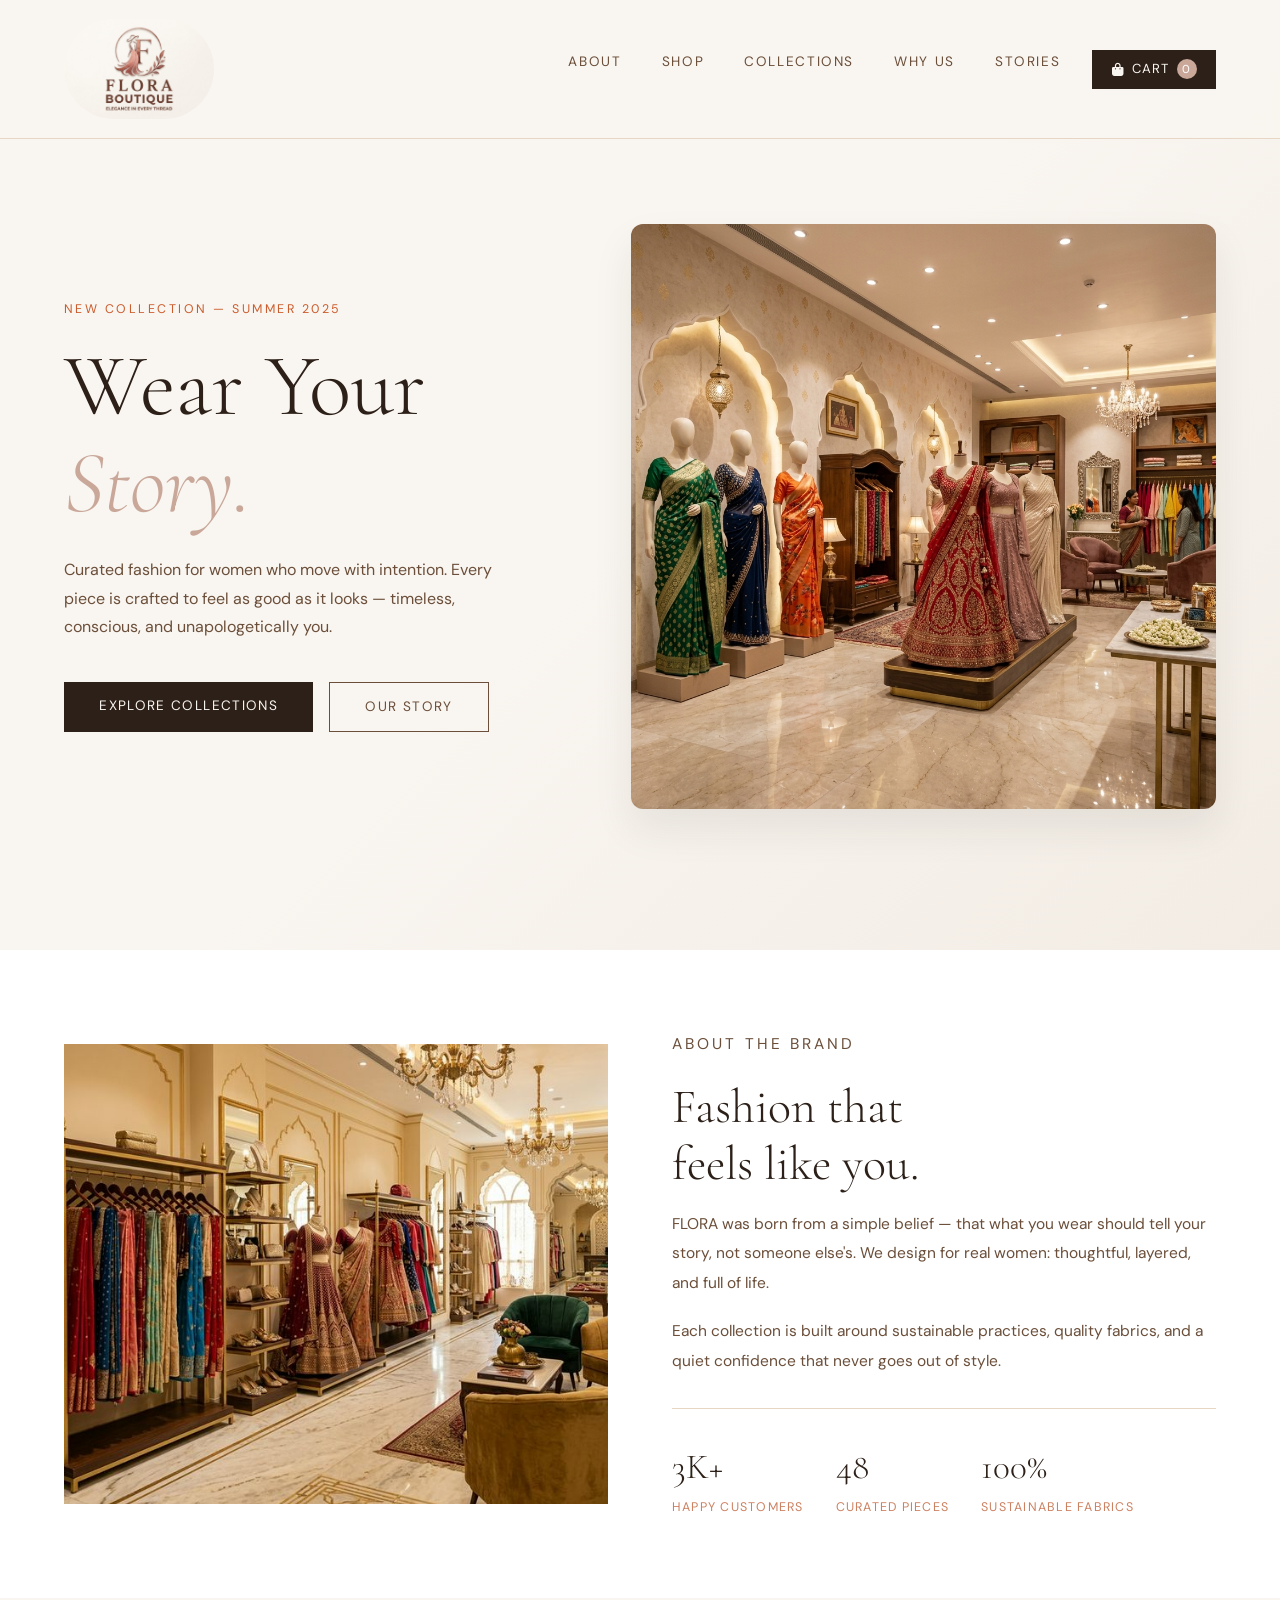
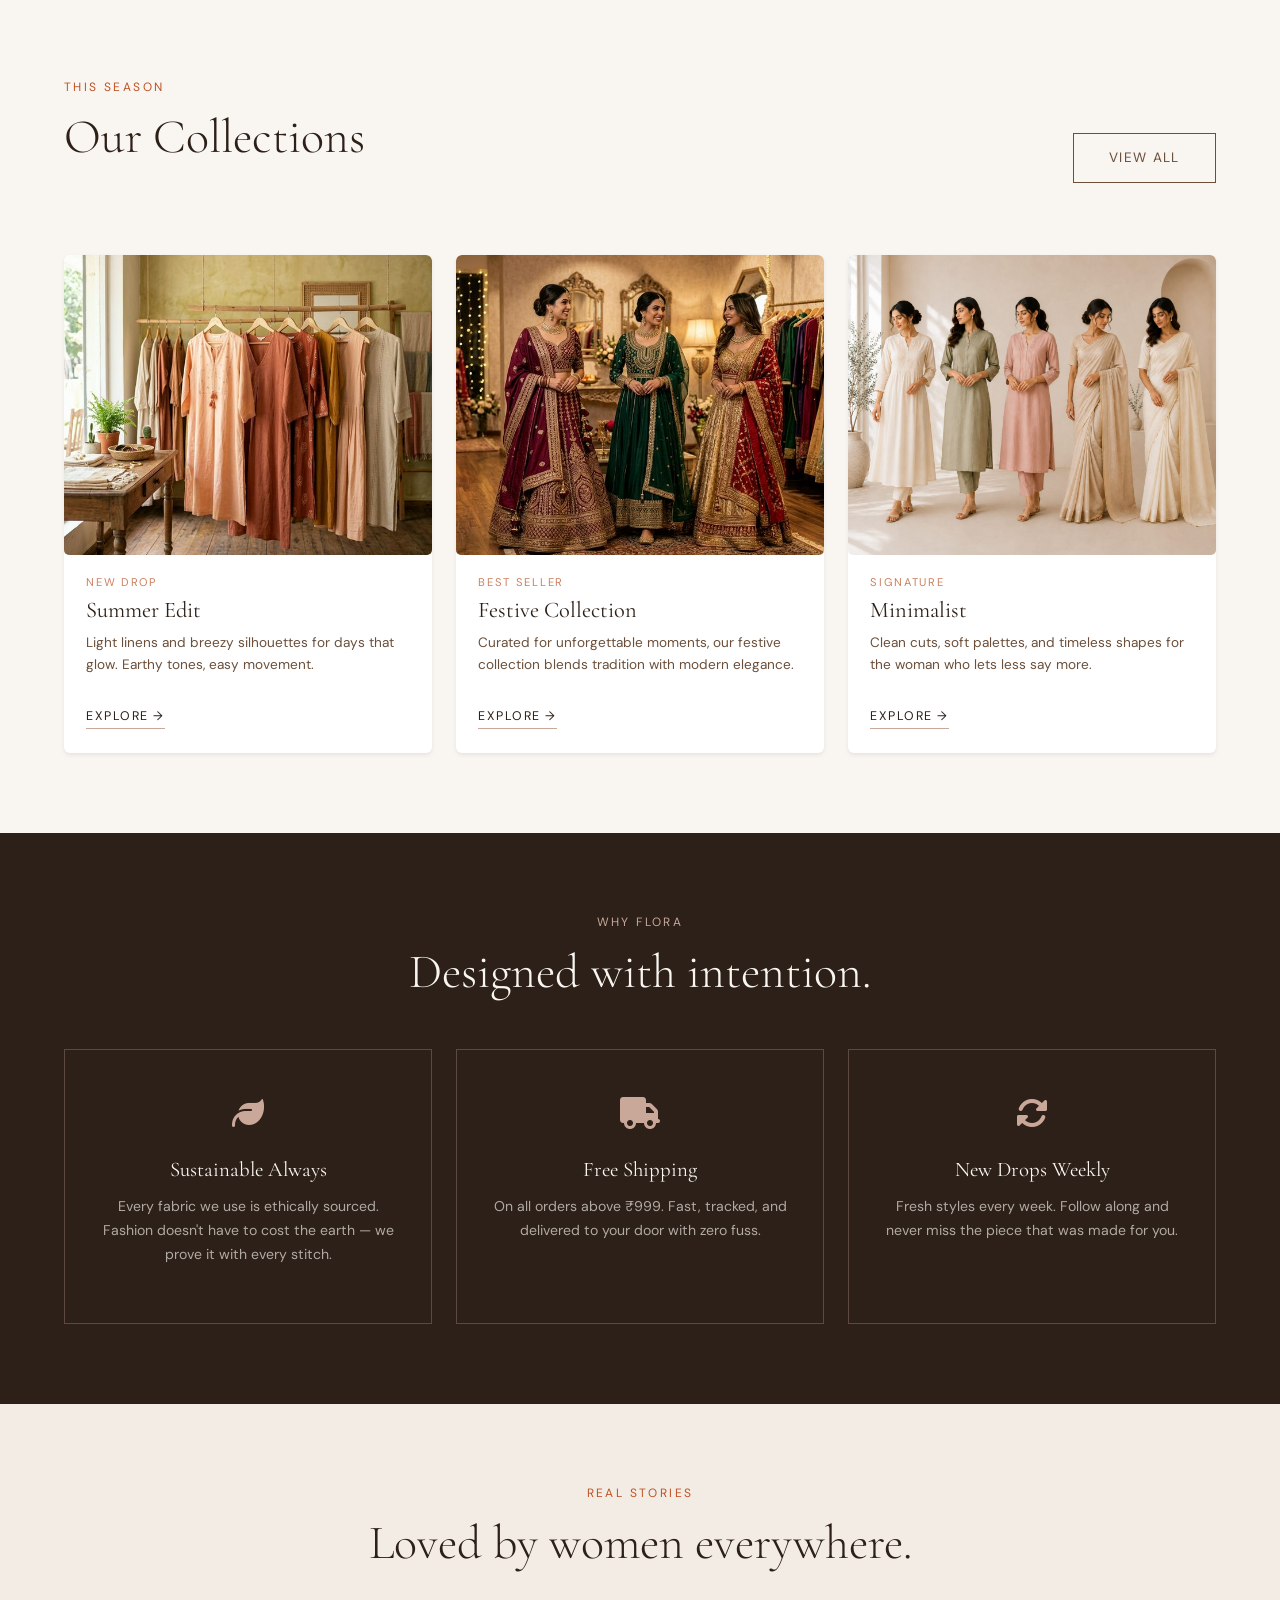
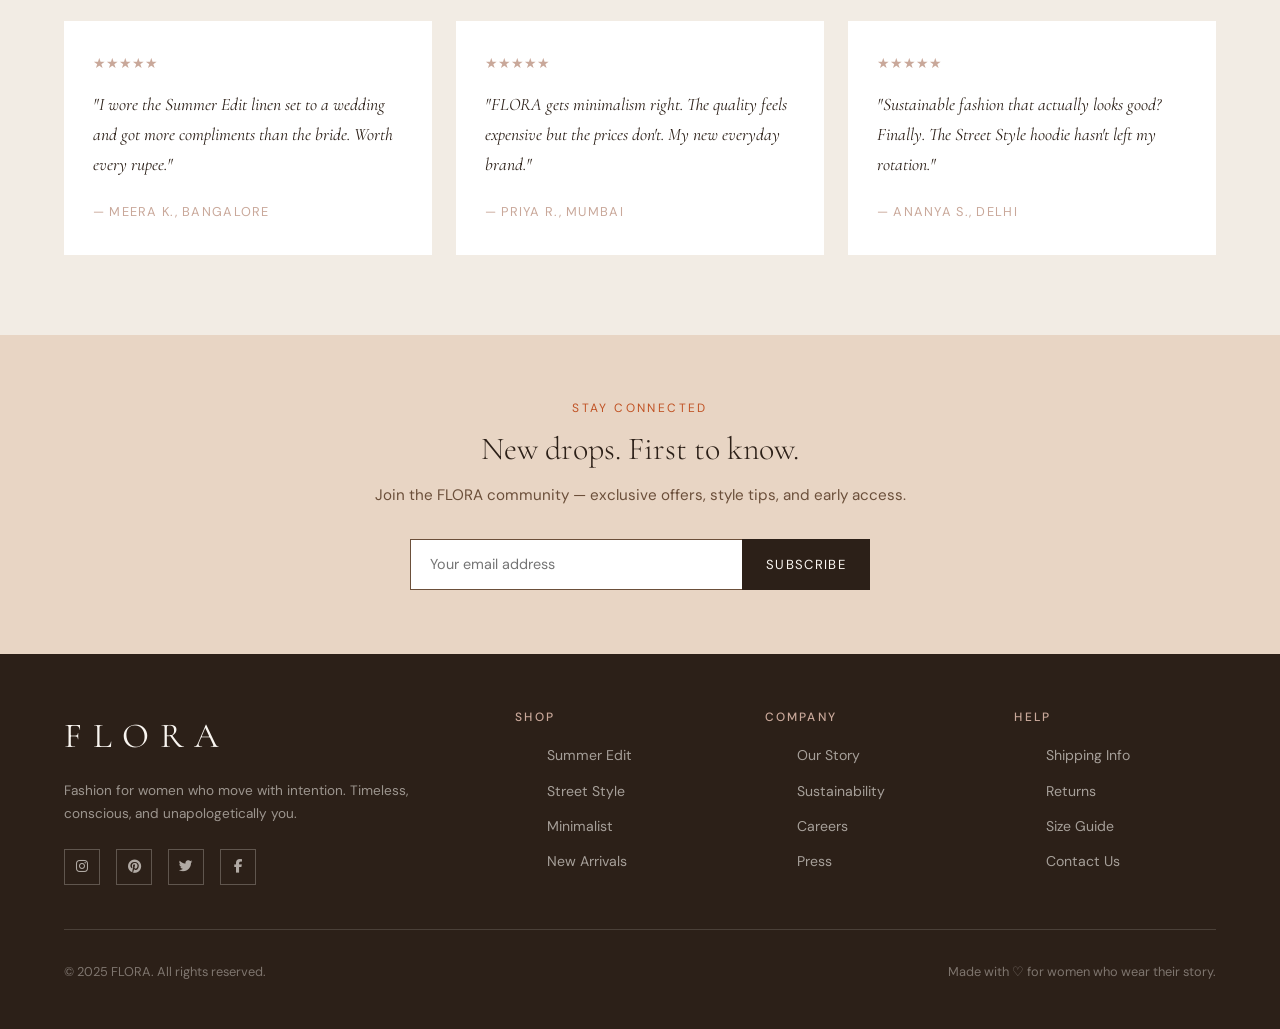
==== index.html @ d775448b "Add files via upload" ====
<!DOCTYPE html>
<html lang="en">

<head>
  <meta charset="UTF-8" />
  <meta name="viewport" content="width=device-width, initial-scale=1.0" />
  <title>FLORA — Women's Fashion Store</title>
  <link rel="icon" type="image/jpeg" href=".\image\logo.jpeg">
  <!-- Bootstrap CSS -->
  <link href="https://cdn.jsdelivr.net/npm/bootstrap@5.3.0/dist/css/bootstrap.min.css" rel="stylesheet">
  <link
    href="https://fonts.googleapis.com/css2?family=Cormorant+Garamond:ital,wght@0,300;0,400;0,600;1,300;1,400&family=DM+Sans:wght@300;400;500&display=swap"
    rel="stylesheet" />
  <link rel="stylesheet" href="https://cdnjs.cloudflare.com/ajax/libs/font-awesome/6.4.0/css/all.min.css" />
  <link rel="stylesheet" href="style_2.css" />
  <!-- <style>
    *, *::before, *::after { margin: 0; padding: 0; box-sizing: border-box; }

    :root {
      --cream: #f9f5f0;
      --blush: #e8d5c4;
      --rose: #c9a89a;
      --deep: #2c2018;
      --mid: #6b4f3a;
      --light: #f2ece4;
      --white: #ffffff;
    }

    html { scroll-behavior: smooth; }

    body {
      font-family: 'DM Sans', sans-serif;
      background-color: var(--cream);
      color: var(--deep);
      overflow-x: hidden;
    }

    /* ── NAVBAR ── */
    nav {
      position: fixed;
      top: 0; left: 0; right: 0;
      z-index: 999;
      display: flex;
      justify-content: space-between;
      align-items: center;
      padding: 1.2rem 5%;
      background: rgba(249, 245, 240, 0.92);
      backdrop-filter: blur(8px);
      border-bottom: 1px solid var(--blush);
    }

    .logo {
      font-family: 'Cormorant Garamond', serif;
      font-size: 2rem;
      font-weight: 600;
      letter-spacing: 0.3em;
      color: var(--deep);
      text-decoration: none;
    }

    .nav-links {
      display: flex;
      gap: 2.5rem;
      list-style: none;
    }

    .nav-links a {
      text-decoration: none;
      font-size: 0.85rem;
      letter-spacing: 0.12em;
      text-transform: uppercase;
      color: var(--mid);
      transition: color 0.3s;
    }

    .nav-links a:hover { color: var(--deep); }

    .nav-btn {
      background: var(--deep);
      color: var(--cream);
      border: none;
      padding: 0.6rem 1.5rem;
      font-family: 'DM Sans', sans-serif;
      font-size: 0.8rem;
      letter-spacing: 0.1em;
      text-transform: uppercase;
      cursor: pointer;
      transition: background 0.3s;
      text-decoration: none;
    }

    .nav-btn:hover { background: var(--mid); }

    .hamburger { display: none; font-size: 1.4rem; cursor: pointer; color: var(--deep); background: none; border: none; }

    /* ── HERO ── */
    #hero {
      min-height: 100vh;
      display: flex;
      align-items: center;
      padding: 6rem 5% 4rem;
      background: linear-gradient(135deg, var(--cream) 50%, var(--light) 100%);
      position: relative;
      overflow: hidden;
    }

    #hero::before {
      content: 'AURA';
      position: absolute;
      right: -2%;
      top: 50%;
      transform: translateY(-50%);
      font-family: 'Cormorant Garamond', serif;
      font-size: 22vw;
      color: var(--blush);
      opacity: 0.35;
      line-height: 1;
      pointer-events: none;
      letter-spacing: -0.02em;
    }

    .hero-content {
      max-width: 620px;
      position: relative;
      z-index: 2;
      animation: fadeUp 1s ease forwards;
    }

    @keyframes fadeUp {
      from { opacity: 0; transform: translateY(30px); }
      to   { opacity: 1; transform: translateY(0); }
    }

    .hero-tag {
      font-size: 0.78rem;
      letter-spacing: 0.2em;
      text-transform: uppercase;
      color: var(--rose);
      margin-bottom: 1.2rem;
      display: block;
    }

    .hero-title {
      font-family: 'Cormorant Garamond', serif;
      font-size: clamp(3rem, 7vw, 5.5rem);
      font-weight: 300;
      line-height: 1.1;
      color: var(--deep);
      margin-bottom: 1.5rem;
    }

    .hero-title em {
      font-style: italic;
      color: var(--rose);
    }

    .hero-desc {
      font-size: 1rem;
      line-height: 1.8;
      color: var(--mid);
      max-width: 460px;
      margin-bottom: 2.5rem;
    }

    .hero-btns { display: flex; gap: 1rem; flex-wrap: wrap; }

    .btn-primary {
      background: var(--deep);
      color: var(--cream);
      padding: 0.85rem 2.2rem;
      font-size: 0.85rem;
      letter-spacing: 0.1em;
      text-transform: uppercase;
      text-decoration: none;
      transition: background 0.3s;
      display: inline-block;
    }

    .btn-primary:hover { background: var(--mid); }

    .btn-outline {
      border: 1px solid var(--mid);
      color: var(--mid);
      padding: 0.85rem 2.2rem;
      font-size: 0.85rem;
      letter-spacing: 0.1em;
      text-transform: uppercase;
      text-decoration: none;
      transition: all 0.3s;
      display: inline-block;
    }

    .btn-outline:hover { background: var(--mid); color: var(--cream); }

    /* ── SECTION BASE ── */
    section { padding: 5rem 5%; }

    .section-tag {
      font-size: 0.75rem;
      letter-spacing: 0.2em;
      text-transform: uppercase;
      color: var(--rose);
      margin-bottom: 0.8rem;
    }

    .section-title {
      font-family: 'Cormorant Garamond', serif;
      font-size: clamp(2rem, 4vw, 3rem);
      font-weight: 300;
      color: var(--deep);
      margin-bottom: 1rem;
      line-height: 1.2;
    }

    /* ── ABOUT ── */
    #about {
      background: var(--white);
      display: grid;
      grid-template-columns: 1fr 1fr;
      gap: 4rem;
      align-items: center;
    }

    .about-img-box {
      background: var(--light);
      height: 460px;
      display: flex;
      align-items: center;
      justify-content: center;
      position: relative;
      overflow: hidden;
    }

    .about-img-box::after {
      content: '';
      position: absolute;
      bottom: -20px; right: -20px;
      width: 180px; height: 180px;
      border: 2px solid var(--blush);
      z-index: 0;
    }

    .about-img-placeholder {
      font-family: 'Cormorant Garamond', serif;
      font-size: 5rem;
      color: var(--blush);
      letter-spacing: 0.1em;
    }

    .about-text p {
      color: var(--mid);
      line-height: 1.9;
      font-size: 0.97rem;
      margin-bottom: 1.2rem;
    }

    .about-stats {
      display: flex;
      gap: 2rem;
      margin-top: 2rem;
      padding-top: 2rem;
      border-top: 1px solid var(--blush);
    }

    .stat-num {
      font-family: 'Cormorant Garamond', serif;
      font-size: 2.2rem;
      font-weight: 300;
      color: var(--deep);
      display: block;
    }

    .stat-label {
      font-size: 0.78rem;
      letter-spacing: 0.1em;
      text-transform: uppercase;
      color: var(--rose);
    }

    /* ── COLLECTIONS ── */
    #collections { background: var(--cream); }

    .collections-header {
      display: flex;
      justify-content: space-between;
      align-items: flex-end;
      margin-bottom: 3rem;
      flex-wrap: wrap;
      gap: 1rem;
    }

    .cards-grid {
      display: grid;
      grid-template-columns: repeat(3, 1fr);
      gap: 1.5rem;
    }

    .card {
      background: var(--white);
      overflow: hidden;
      transition: transform 0.3s;
    }

    .card:hover { transform: translateY(-6px); }

    .card-img {
      height: 300px;
      display: flex;
      align-items: center;
      justify-content: center;
      font-family: 'Cormorant Garamond', serif;
      font-size: 3rem;
      letter-spacing: 0.05em;
      position: relative;
    }

    .card-img.summer { background: #f0e6d3; color: #c9845a; }
    .card-img.street { background: #e2ddd8; color: #5a5550; }
    .card-img.minimal { background: #e8e4f0; color: #8a7ab5; }

    .card-body { padding: 1.2rem 1.4rem 1.5rem; }

    .card-tag {
      font-size: 0.7rem;
      letter-spacing: 0.15em;
      text-transform: uppercase;
      color: var(--rose);
      margin-bottom: 0.4rem;
    }

    .card-title {
      font-family: 'Cormorant Garamond', serif;
      font-size: 1.4rem;
      font-weight: 400;
      color: var(--deep);
      margin-bottom: 0.5rem;
    }

    .card-desc { font-size: 0.85rem; color: var(--mid); line-height: 1.6; }

    .card-link {
      display: inline-block;
      margin-top: 1rem;
      font-size: 0.78rem;
      letter-spacing: 0.12em;
      text-transform: uppercase;
      color: var(--deep);
      text-decoration: none;
      border-bottom: 1px solid var(--rose);
      padding-bottom: 2px;
      transition: color 0.3s;
    }

    .card-link:hover { color: var(--rose); }

    /* ── WHY US ── */
    #why {
      background: var(--deep);
      color: var(--cream);
      text-align: center;
    }

    #why .section-title { color: var(--cream); }
    #why .section-tag { color: var(--rose); }

    .why-grid {
      display: grid;
      grid-template-columns: repeat(3, 1fr);
      gap: 2rem;
      margin-top: 3rem;
    }

    .why-card {
      padding: 2.5rem 2rem;
      border: 1px solid rgba(201,168,154,0.3);
      transition: border-color 0.3s;
    }

    .why-card:hover { border-color: var(--rose); }

    .why-icon {
      font-size: 2rem;
      color: var(--rose);
      margin-bottom: 1.2rem;
    }

    .why-card h3 {
      font-family: 'Cormorant Garamond', serif;
      font-size: 1.3rem;
      font-weight: 400;
      margin-bottom: 0.8rem;
      color: var(--cream);
    }

    .why-card p {
      font-size: 0.88rem;
      color: rgba(249,245,240,0.65);
      line-height: 1.7;
    }

    /* ── TESTIMONIALS ── */
    #testimonials { background: var(--light); text-align: center; }

    .testi-grid {
      display: grid;
      grid-template-columns: repeat(3, 1fr);
      gap: 1.5rem;
      margin-top: 3rem;
    }

    .testi-card {
      background: var(--white);
      padding: 2rem 1.8rem;
      text-align: left;
    }

    .stars { color: var(--rose); font-size: 0.9rem; margin-bottom: 1rem; }

    .testi-text {
      font-family: 'Cormorant Garamond', serif;
      font-size: 1.1rem;
      font-style: italic;
      color: var(--deep);
      line-height: 1.7;
      margin-bottom: 1.2rem;
    }

    .testi-author {
      font-size: 0.8rem;
      letter-spacing: 0.1em;
      text-transform: uppercase;
      color: var(--rose);
    }

    /* ── NEWSLETTER ── */
    #newsletter {
      background: var(--blush);
      text-align: center;
      padding: 4rem 5%;
    }

    #newsletter .section-title { font-size: 2rem; }

    .newsletter-sub {
      color: var(--mid);
      margin: 0.8rem 0 2rem;
      font-size: 0.95rem;
    }

    .newsletter-form {
      display: flex;
      max-width: 460px;
      margin: 0 auto;
      gap: 0;
    }

    .newsletter-form input {
      flex: 1;
      padding: 0.85rem 1.2rem;
      border: 1px solid var(--mid);
      border-right: none;
      font-family: 'DM Sans', sans-serif;
      font-size: 0.9rem;
      background: var(--white);
      outline: none;
    }

    .newsletter-form button {
      background: var(--deep);
      color: var(--cream);
      border: none;
      padding: 0.85rem 1.5rem;
      font-family: 'DM Sans', sans-serif;
      font-size: 0.82rem;
      letter-spacing: 0.1em;
      text-transform: uppercase;
      cursor: pointer;
      transition: background 0.3s;
    }

    .newsletter-form button:hover { background: var(--mid); }

    /* ── FOOTER ── */
    footer {
      background: var(--deep);
      color: var(--cream);
      padding: 3.5rem 5% 2rem;
    }

    .footer-top {
      display: grid;
      grid-template-columns: 2fr 1fr 1fr 1fr;
      gap: 3rem;
      padding-bottom: 2.5rem;
      border-bottom: 1px solid rgba(249,245,240,0.15);
    }

    .footer-logo {
      font-family: 'Cormorant Garamond', serif;
      font-size: 2.2rem;
      letter-spacing: 0.3em;
      color: var(--cream);
      margin-bottom: 1rem;
      display: block;
    }

    .footer-tagline {
      font-size: 0.85rem;
      color: rgba(249,245,240,0.55);
      line-height: 1.7;
      margin-bottom: 1.5rem;
    }

    .footer-socials { display: flex; gap: 1rem; }

    .footer-socials a {
      width: 36px; height: 36px;
      border: 1px solid rgba(249,245,240,0.25);
      display: flex; align-items: center; justify-content: center;
      color: rgba(249,245,240,0.65);
      text-decoration: none;
      font-size: 0.85rem;
      transition: border-color 0.3s, color 0.3s;
    }

    .footer-socials a:hover { border-color: var(--rose); color: var(--rose); }

    .footer-col h4 {
      font-size: 0.75rem;
      letter-spacing: 0.18em;
      text-transform: uppercase;
      color: var(--rose);
      margin-bottom: 1.2rem;
    }

    .footer-col ul { list-style: none; }

    .footer-col ul li { margin-bottom: 0.7rem; }

    .footer-col ul li a {
      color: rgba(249,245,240,0.6);
      text-decoration: none;
      font-size: 0.88rem;
      transition: color 0.3s;
    }

    .footer-col ul li a:hover { color: var(--cream); }

    .footer-bottom {
      padding-top: 2rem;
      display: flex;
      justify-content: space-between;
      align-items: center;
      flex-wrap: wrap;
      gap: 1rem;
    }

    .footer-bottom p {
      font-size: 0.8rem;
      color: rgba(249,245,240,0.4);
    }

    /* ── RESPONSIVE ── */
    @media (max-width: 900px) {
      #about { grid-template-columns: 1fr; }
      .about-img-box { height: 280px; }
      .cards-grid, .why-grid, .testi-grid { grid-template-columns: 1fr 1fr; }
      .footer-top { grid-template-columns: 1fr 1fr; }
    }

    @media (max-width: 600px) {
      .nav-links, .nav-btn { display: none; }
      .hamburger { display: block; }
      .hero-title { font-size: 2.8rem; }
      .cards-grid, .why-grid, .testi-grid { grid-template-columns: 1fr; }
      .footer-top { grid-template-columns: 1fr; gap: 2rem; }
      .footer-bottom { flex-direction: column; text-align: center; }
      #hero::before { font-size: 35vw; opacity: 0.2; }
    }
  </style> -->
</head>

<body>

  <!-- NAVBAR -->
  <nav>
    <a href="index.html" class="logo">
      <img src="./image/logo.jpeg" alt="AURA Logo">
    </a>
    <ul class="nav-links">
      <li><a href="#about">About</a></li>
      <li><a href="shop.html">Shop</a></li>
      <li><a href="#collections">Collections</a></li>
      <li><a href="#why">Why Us</a></li>
      <li><a href="#testimonials">Stories</a></li>
    </ul>
    <a href="cart.html" class="cart-btn">
      <i class="fas fa-shopping-bag"></i> Cart
      <span class="cart-count" id="cartCount">0</span></a>
    <button class="hamburger"><i class="fas fa-bars"></i></button>
  </nav>

  <!-- HERO -->
  <section id="hero">
    <div class="hero-content">
      <span class="hero-tag">New Collection — Summer 2025</span>
      <h1 class="hero-title">Wear Your<br><em>Story.</em></h1>
      <p class="hero-desc">
        Curated fashion for women who move with intention. Every piece is crafted to feel as good as it looks —
        timeless, conscious, and unapologetically you.
      </p>
      <div class="d-flex flex-wrap gap-3 mt-4">
        <a href="#collections" class="btn-primary">Explore Collections</a>
        <a href="#about" class="btn-outline">Our Story</a>
      </div>
    </div>
    <div class="hero-image-box">
      <img src="./image/indian_boutique.png" alt="Indian Boutique Collection">
    </div>
  </section>

  <!-- ABOUT -->
  <section id="about">
    <div class="about-img-box">
      <img src="./image/boutique_about.png" alt="AURA Boutique" class="about-img">
    </div>
    <div class="about-text">
      <p class="section-tag">About the Brand</p>
      <h2 class="section-title">Fashion that<br>feels like you.</h2>
      <p>
        FLORA was born from a simple belief — that what you wear should tell your story, not someone else's. We design
        for real women: thoughtful, layered, and full of life.
      </p>
      <p>
        Each collection is built around sustainable practices, quality fabrics, and a quiet confidence that never goes
        out of style.
      </p>
      <div class="about-stats">
        <div>
          <span class="stat-num">3K+</span>
          <span class="stat-label">Happy Customers</span>
        </div>
        <div>
          <span class="stat-num">48</span>
          <span class="stat-label">Curated Pieces</span>
        </div>
        <div>
          <span class="stat-num">100%</span>
          <span class="stat-label">Sustainable Fabrics</span>
        </div>
      </div>
    </div>
  </section>

  <!-- COLLECTIONS -->
  <section id="collections">
    <div class="collections-header">
      <div>
        <p class="section-tag">This Season</p>
        <h2 class="section-title">Our Collections</h2>
      </div>
      <a href="shop.html" class="btn-outline">View All</a>
    </div>
    <div class="row g-4 mt-4">
      <div class="col-md-6 col-lg-4">
        <div class="card h-100 border-0 shadow-sm">
          <div class="card-img summer">
            <img src="./image/collection_summer.png" alt="Summer Edit Collection" class="collection-img">
          </div>
          <div class="card-body">
            <p class="card-tag">New Drop</p>
            <h3 class="card-title">Summer Edit</h3>
            <p class="card-desc">Light linens and breezy silhouettes for days that glow. Earthy tones, easy movement.
            </p>
            <a href="shop.html" class="card-link">Explore →</a>
          </div>
        </div>
      </div>
      <div class="col-md-6 col-lg-4">
        <div class="card h-100 border-0 shadow-sm">
          <div class="card-img street">
            <img src="./image/collection_festive.png" alt="Festive Collection" class="collection-img">
          </div>
          <div class="card-body">
            <p class="card-tag">Best Seller</p>
            <h3 class="card-title">Festive Collection</h3>
            <p class="card-desc">Curated for unforgettable moments, our festive collection blends tradition with modern
              elegance.
            </p>
            <a href="shop.html" class="card-link">Explore →</a>
          </div>
        </div>
      </div>
      <div class="col-md-6 col-lg-4">
        <div class="card h-100 border-0 shadow-sm">
          <div class="card-img minimal">
            <img src="./image/minimalist.jpeg" alt="Minimalist Collection" class="collection-img">
          </div>
          <div class="card-body">
            <p class="card-tag">Signature</p>
            <h3 class="card-title">Minimalist</h3>
            <p class="card-desc">Clean cuts, soft palettes, and timeless shapes for the woman who lets less say more.
            </p>
            <a href="shop.html" class="card-link">Explore →</a>
          </div>
        </div>
      </div>
    </div>
  </section>

  <!-- WHY US -->
  <section id="why">
    <p class="section-tag">Why FLORA</p>
    <h2 class="section-title">Designed with intention.</h2>
    <div class="row g-4 mt-4">
      <div class="col-md-4">
        <div class="why-card h-100">
          <div class="why-icon"><i class="fas fa-leaf"></i></div>
          <h3>Sustainable Always</h3>
          <p>Every fabric we use is ethically sourced. Fashion doesn't have to cost the earth — we prove it with every
            stitch.</p>
        </div>
      </div>
      <div class="col-md-4">
        <div class="why-card h-100">
          <div class="why-icon"><i class="fas fa-truck"></i></div>
          <h3>Free Shipping</h3>
          <p>On all orders above ₹999. Fast, tracked, and delivered to your door with zero fuss.</p>
        </div>
      </div>
      <div class="col-md-4">
        <div class="why-card h-100">
          <div class="why-icon"><i class="fas fa-sync-alt"></i></div>
          <h3>New Drops Weekly</h3>
          <p>Fresh styles every week. Follow along and never miss the piece that was made for you.</p>
        </div>
      </div>
    </div>
  </section>

  <!-- TESTIMONIALS -->
  <section id="testimonials">
    <p class="section-tag">Real Stories</p>
    <h2 class="section-title">Loved by women everywhere.</h2>
    <div class="row g-4 mt-4">
      <div class="col-md-4">
        <div class="testi-card h-100">
          <div class="stars">★★★★★</div>
          <p class="testi-text">"I wore the Summer Edit linen set to a wedding and got more compliments than the bride.
            Worth every rupee."</p>
          <span class="testi-author">— Meera K., Bangalore</span>
        </div>
      </div>
      <div class="col-md-4">
        <div class="testi-card h-100">
          <div class="stars">★★★★★</div>
          <p class="testi-text">"FLORA gets minimalism right. The quality feels expensive but the prices don't. My new
            everyday brand."</p>
          <span class="testi-author">— Priya R., Mumbai</span>
        </div>
      </div>
      <div class="col-md-4">
        <div class="testi-card h-100">
          <div class="stars">★★★★★</div>
          <p class="testi-text">"Sustainable fashion that actually looks good? Finally. The Street Style hoodie hasn't
            left my rotation."</p>
          <span class="testi-author">— Ananya S., Delhi</span>
        </div>
      </div>
    </div>
  </section>

  <!-- NEWSLETTER -->
  <section id="newsletter">
    <p class="section-tag">Stay Connected</p>
    <h2 class="section-title">New drops. First to know.</h2>
    <p class="newsletter-sub">Join the FLORA community — exclusive offers, style tips, and early access.</p>
    <div class="newsletter-form">
      <input type="email" placeholder="Your email address" />
      <button type="button">Subscribe</button>
    </div>
  </section>

  <!-- FOOTER -->
  <footer>
    <div class="footer-top">
      <div>
        <span class="footer-logo">FLORA</span>
        <p class="footer-tagline">Fashion for women who move with intention. Timeless, conscious, and unapologetically
          you.</p>
        <div class="footer-socials">
          <a href="#"><i class="fab fa-instagram"></i></a>
          <a href="#"><i class="fab fa-pinterest"></i></a>
          <a href="#"><i class="fab fa-twitter"></i></a>
          <a href="#"><i class="fab fa-facebook-f"></i></a>
        </div>
      </div>
      <div class="footer-col">
        <h4>Shop</h4>
        <ul>
          <li><a href="#">Summer Edit</a></li>
          <li><a href="#">Street Style</a></li>
          <li><a href="#">Minimalist</a></li>
          <li><a href="#">New Arrivals</a></li>
        </ul>
      </div>
      <div class="footer-col">
        <h4>Company</h4>
        <ul>
          <li><a href="#">Our Story</a></li>
          <li><a href="#">Sustainability</a></li>
          <li><a href="#">Careers</a></li>
          <li><a href="#">Press</a></li>
        </ul>
      </div>
      <div class="footer-col">
        <h4>Help</h4>
        <ul>
          <li><a href="#">Shipping Info</a></li>
          <li><a href="#">Returns</a></li>
          <li><a href="#">Size Guide</a></li>
          <li><a href="#">Contact Us</a></li>
        </ul>
      </div>
    </div>
    <div class="footer-bottom">
      <p>© 2025 FLORA. All rights reserved.</p>
      <p>Made with ♡ for women who wear their story.</p>
    </div>
  </footer>

  <script>
    const hamburger = document.querySelector('.hamburger');
    const navLinks = document.querySelector('.nav-links');
    if (hamburger && navLinks) {
      hamburger.addEventListener('click', () => {
        navLinks.classList.toggle('active');
      });
    }


    function updateCartCount() {
      let cart = JSON.parse(localStorage.getItem('auraCart')) || [];

      let total = cart.reduce((sum, item) => {
        return sum + item.qty;
      }, 0);

      document.getElementById('cartCount').textContent = total;
    }

    updateCartCount();
  </script>


  <!-- Bootstrap JS Bundle -->
  <script src="https://cdn.jsdelivr.net/npm/bootstrap@5.3.0/dist/js/bootstrap.bundle.min.js"></script>
</body>

</html>
---- style_2.css ----
/* ============================================
   AURA — External Stylesheet
   Used by: index.html, shop.html, cart.html, checkout.html
   ============================================ */

/* ── RESET & ROOT ── */
*,
*::before,
*::after {
  margin: 0;
  padding: 0;
  box-sizing: border-box;
}

:root {
  --cream: #f9f5f0;
  --blush: #e8d5c4;
  --rose: #c9a89a;
  --deep: #2c2018;
  --mid: #6b4f3a;
  --light: #f2ece4;
  --white: #ffffff;
}

html {
  scroll-behavior: smooth;
}

body {
  font-family: 'DM Sans', sans-serif;
  background-color: var(--cream);
  color: var(--deep);
  overflow-x: hidden;
}


/* ============================================
   NAVBAR  (shared across all pages)
   ============================================ */
nav {
  position: fixed;
  top: 0;
  left: 0;
  right: 0;
  z-index: 999;
  display: flex;
  justify-content: flex-start;
  align-items: center;
  gap: 2rem;
  padding: 1.2rem 5%;
  background: rgba(249, 245, 240, 0.95);
  backdrop-filter: blur(8px);
  border-bottom: 1px solid var(--blush);
}

.logo {
  text-decoration: none;
  display: flex;
  align-items: center;
  margin-right: auto;
}

.logo img {
  height: 100px;
  width: auto;
  display: inline;
  border-radius: 50px;
}

.nav-links {
  display: flex;
  gap: 2.5rem;
  list-style: none;
}

.nav-links a {
  text-decoration: none;
  font-size: 0.85rem;
  letter-spacing: 0.12em;
  text-transform: uppercase;
  color: var(--mid);
  transition: color 0.3s;
}

.nav-links a:hover,
.nav-links a.active {
  color: var(--deep);
  border-bottom: 1px solid var(--rose);
}

/* Cart button in navbar */
.cart-btn {
  background: var(--deep);
  color: var(--cream);
  border: none;
  padding: 0.6rem 1.2rem;
  font-family: 'DM Sans', sans-serif;
  font-size: 0.82rem;
  letter-spacing: 0.08em;
  text-transform: uppercase;
  cursor: pointer;
  text-decoration: none;
  display: flex;
  align-items: center;
  gap: 0.5rem;
  transition: background 0.3s;
}

.cart-btn:hover {
  background: var(--mid);
}

.cart-count {
  background: var(--rose);
  color: var(--white);
  border-radius: 50%;
  width: 20px;
  height: 20px;
  font-size: 0.72rem;
  display: flex;
  align-items: center;
  justify-content: center;
}

/* Old nav-btn style (used in index.html) */
.nav-btn {
  background: var(--deep);
  color: var(--cream);
  border: none;
  padding: 0.6rem 1.5rem;
  font-family: 'DM Sans', sans-serif;
  font-size: 0.8rem;
  letter-spacing: 0.1em;
  text-transform: uppercase;
  cursor: pointer;
  transition: background 0.3s;
  text-decoration: none;
  display: inline-block;
}

.nav-btn:hover {
  background: var(--mid);
}

.hamburger {
  display: none;
  font-size: 1.4rem;
  cursor: pointer;
  color: var(--deep);
  background: none;
  border: none;
}


/* ============================================
   PAGE HEADER  (shop, cart, checkout)
   ============================================ */
.page-header {
  padding: 8rem 5% 2.5rem;
  background: var(--light);
  border-bottom: 1px solid var(--blush);
  margin-top: 35px;
}

.page-header span {
  font-size: 0.75rem;
  letter-spacing: 0.2em;
  text-transform: uppercase;
  color: var(--rose);
}

.page-header h1 {
  font-family: 'Cormorant Garamond', serif;
  font-size: 2.8rem;
  font-weight: 300;
  margin-top: 0.4rem;
}


/* ============================================
   SHARED SECTION STYLES
   ============================================ */
section {
  padding: 5rem 5%;
}

.section-tag {
  font-size: 0.75rem;
  letter-spacing: 0.2em;
  text-transform: uppercase;
  color: #c05224;
  margin-bottom: 0.8rem;
}

.section-title {
  font-family: 'Cormorant Garamond', serif;
  font-size: clamp(2rem, 4vw, 3rem);
  font-weight: 300;
  color: var(--deep);
  margin-bottom: 1rem;
  line-height: 1.2;
}

/* Shared buttons */
.btn-primary {
  background: var(--deep);
  color: var(--cream);
  padding: 0.85rem 2.2rem;
  font-size: 0.85rem;
  letter-spacing: 0.1em;
  text-transform: uppercase;
  text-decoration: none;
  transition: background 0.3s;
  display: inline-block;
}

.btn-primary:hover {
  background: var(--mid);
}

.btn-outline {
  border: 1px solid var(--mid);
  color: var(--mid);
  padding: 0.85rem 2.2rem;
  font-size: 0.85rem;
  letter-spacing: 0.1em;
  text-transform: uppercase;
  text-decoration: none;
  transition: all 0.3s;
  display: inline-block;
}

.btn-outline:hover {
  background: var(--mid);
  color: var(--cream);
}


/* ============================================
   INDEX — HERO
   ============================================ */
#hero {
  min-height: 100vh;
  display: flex;
  align-items: center;
  justify-content: space-between;
  gap: 4rem;
  padding: 6rem 5% 4rem;
  background: linear-gradient(135deg, var(--cream) 50%, var(--light) 100%);
  position: relative;
  overflow: hidden;
  margin-top: 50px;
}

.hero-content {
  max-width: 500px;
  position: relative;
  z-index: 2;
  animation: fadeUp 1s ease forwards;
}

@keyframes fadeUp {
  from {
    opacity: 0;
    transform: translateY(30px);
  }

  to {
    opacity: 1;
    transform: translateY(0);
  }
}

.hero-image-box {
  flex: 1;
  display: flex;
  justify-content: flex-end;
  animation: fadeUp 1.2s ease forwards;
}

.hero-image-box img {
  max-width: 100%;
  height: 65vh;
  object-fit: cover;
  border-radius: 12px;
  box-shadow: 0 20px 40px rgba(44, 32, 24, 0.08);
}

.hero-tag {
  font-size: 0.78rem;
  letter-spacing: 0.2em;
  text-transform: uppercase;
  color: #cc5c2c;
  ;
  margin-bottom: 1.2rem;
  display: block;
}

.hero-title {
  font-family: 'Cormorant Garamond', serif;
  font-size: clamp(3rem, 7vw, 5.5rem);
  font-weight: 300;
  line-height: 1.1;
  color: var(--deep);
  margin-bottom: 1.5rem;
}

.hero-title em {
  font-style: italic;
  color: var(--rose);
}

.hero-desc {
  font-size: 1rem;
  line-height: 1.8;
  color: var(--mid);
  max-width: 460px;
  margin-bottom: 2.5rem;
}

.hero-btns {
  display: flex;
  gap: 1rem;
  flex-wrap: wrap;
}


/* ============================================
   INDEX — ABOUT
   ============================================ */
#about {
  background: var(--white);
  display: grid;
  grid-template-columns: 1fr 1fr;
  gap: 4rem;
  align-items: center;
}

.about-img-box {
  background: var(--light);
  height: 460px;
  display: flex;
  align-items: center;
  justify-content: center;
  position: relative;
  overflow: hidden;
}

/* .about-img-box::after {
  content: '';
  position: absolute;
  bottom: -20px;
  right: -20px;
  width: 180px;
  height: 180px;
  border: 2px solid var(--blush);
  z-index: 0;
} */

.about-img {
  width: 100%;
  height: 100%;
  object-fit: cover;
  object-position: center;
  display: block;
  position: relative;
  z-index: 1;
}

/* .about-img-placeholder {
  font-family: 'Cormorant Garamond', serif;
  font-size: 5rem;
  color: var(--blush);
  letter-spacing: 0.1em;
} */

.about-text p {
  color: var(--mid);
  line-height: 1.9;
  font-size: 0.97rem;
  margin-bottom: 1.2rem;
}

.about-stats {
  display: flex;
  gap: 2rem;
  margin-top: 2rem;
  padding-top: 2rem;
  border-top: 1px solid var(--blush);
}

.stat-num {
  font-family: 'Cormorant Garamond', serif;
  font-size: 2.2rem;
  font-weight: 300;
  color: var(--deep);
  display: block;
}

.stat-label {
  font-size: 0.78rem;
  letter-spacing: 0.1em;
  text-transform: uppercase;
  color: #cc8060;
}


/* ============================================
   INDEX — COLLECTIONS
   ============================================ */
#collections {
  background: var(--cream);
}

.collections-header {
  display: flex;
  justify-content: space-between;
  align-items: flex-end;
  margin-bottom: 3rem;
  flex-wrap: wrap;
  gap: 1rem;
}

.cards-grid {
  display: grid;
  grid-template-columns: repeat(3, 1fr);
  gap: 1.5rem;
}

.card {
  background: var(--white);
  overflow: hidden;
  transition: transform 0.3s;
}

.card:hover {
  transform: translateY(-6px);
}

.card-img {
  height: 300px;
  display: flex;
  align-items: center;
  justify-content: center;
  font-family: 'Cormorant Garamond', serif;
  font-size: 3rem;
  letter-spacing: 0.05em;
  position: relative;
  overflow: hidden;
}

.collection-img {
  width: 100%;
  height: 100%;
  object-fit: cover;
  object-position: center;
  display: block;
}

.card-img.summer {
  background: #f0e6d3;
  color: #c9845a;
}

.card-img.street {
  background: #e2ddd8;
  color: #5a5550;
}

.card-img.minimal {
  background: #e8e4f0;
  color: #8a7ab5;
}

.card-body {
  padding: 1.2rem 1.4rem 1.5rem;
}

.card-tag {
  font-size: 0.7rem;
  letter-spacing: 0.15em;
  text-transform: uppercase;
  color: #cc8060;
  margin-bottom: 0.4rem;
}

.card-title {
  font-family: 'Cormorant Garamond', serif;
  font-size: 1.4rem;
  font-weight: 400;
  color: var(--deep);
  margin-bottom: 0.5rem;
}

.card-desc {
  font-size: 0.85rem;
  color: var(--mid);
  line-height: 1.6;
}

.card-link {
  display: inline-block;
  margin-top: 1rem;
  font-size: 0.78rem;
  letter-spacing: 0.12em;
  text-transform: uppercase;
  color: var(--deep);
  text-decoration: none;
  border-bottom: 1px solid var(--rose);
  padding-bottom: 2px;
  transition: color 0.3s;
}

.card-link:hover {
  color: #cc8060;
}


/* ============================================
   INDEX — WHY US
   ============================================ */
#why {
  background: var(--deep);
  color: var(--cream);
  text-align: center;
}

#why .section-title {
  color: var(--cream);
}

#why .section-tag {
  color: var(--rose);
}

.why-grid {
  display: grid;
  grid-template-columns: repeat(3, 1fr);
  gap: 2rem;
  margin-top: 3rem;
}

.why-card {
  padding: 2.5rem 2rem;
  border: 1px solid rgba(201, 168, 154, 0.3);
  transition: border-color 0.3s;
}

.why-card:hover {
  border-color: var(--rose);
}

.why-icon {
  font-size: 2rem;
  color: var(--rose);
  margin-bottom: 1.2rem;
}

.why-card h3 {
  font-family: 'Cormorant Garamond', serif;
  font-size: 1.3rem;
  font-weight: 400;
  margin-bottom: 0.8rem;
  color: var(--cream);
}

.why-card p {
  font-size: 0.88rem;
  color: rgba(249, 245, 240, 0.65);
  line-height: 1.7;
}


/* ============================================
   INDEX — TESTIMONIALS
   ============================================ */
#testimonials {
  background: var(--light);
  text-align: center;
}

.testi-grid {
  display: grid;
  grid-template-columns: repeat(3, 1fr);
  gap: 1.5rem;
  margin-top: 3rem;
}

.testi-card {
  background: var(--white);
  padding: 2rem 1.8rem;
  text-align: left;
}

.stars {
  color: var(--rose);
  font-size: 0.9rem;
  margin-bottom: 1rem;
}

.testi-text {
  font-family: 'Cormorant Garamond', serif;
  font-size: 1.1rem;
  font-style: italic;
  color: var(--deep);
  line-height: 1.7;
  margin-bottom: 1.2rem;
}

.testi-author {
  font-size: 0.8rem;
  letter-spacing: 0.1em;
  text-transform: uppercase;
  color: var(--rose);
}


/* ============================================
   INDEX — NEWSLETTER
   ============================================ */
#newsletter {
  background: var(--blush);
  text-align: center;
  padding: 4rem 5%;
}

#newsletter .section-title {
  font-size: 2rem;
}

.newsletter-sub {
  color: var(--mid);
  margin: 0.8rem 0 2rem;
  font-size: 0.95rem;
}

.newsletter-form {
  display: flex;
  max-width: 460px;
  margin: 0 auto;
}

.newsletter-form input {
  flex: 1;
  padding: 0.85rem 1.2rem;
  border: 1px solid var(--mid);
  border-right: none;
  font-family: 'DM Sans', sans-serif;
  font-size: 0.9rem;
  background: var(--white);
  outline: none;
}

.newsletter-form button {
  background: var(--deep);
  color: var(--cream);
  border: none;
  padding: 0.85rem 1.5rem;
  font-family: 'DM Sans', sans-serif;
  font-size: 0.82rem;
  letter-spacing: 0.1em;
  text-transform: uppercase;
  cursor: pointer;
  transition: background 0.3s;
}

.newsletter-form button:hover {
  background: var(--mid);
}


/* ============================================
   INDEX — FOOTER
   ============================================ */
footer {
  background: var(--deep);
  color: var(--cream);
  padding: 3.5rem 5% 2rem;
}

.footer-top {
  display: grid;
  grid-template-columns: 2fr 1fr 1fr 1fr;
  gap: 3rem;
  padding-bottom: 2.5rem;
  border-bottom: 1px solid rgba(249, 245, 240, 0.15);
}

.footer-logo {
  font-family: 'Cormorant Garamond', serif;
  font-size: 2.2rem;
  letter-spacing: 0.3em;
  color: var(--cream);
  margin-bottom: 1rem;
  display: block;
}

.footer-tagline {
  font-size: 0.85rem;
  color: rgba(249, 245, 240, 0.55);
  line-height: 1.7;
  margin-bottom: 1.5rem;
}

.footer-socials {
  display: flex;
  gap: 1rem;
}

.footer-socials a {
  width: 36px;
  height: 36px;
  border: 1px solid rgba(249, 245, 240, 0.25);
  display: flex;
  align-items: center;
  justify-content: center;
  color: rgba(249, 245, 240, 0.65);
  text-decoration: none;
  font-size: 0.85rem;
  transition: border-color 0.3s, color 0.3s;
}

.footer-socials a:hover {
  border-color: var(--rose);
  color: var(--rose);
}

.footer-col h4 {
  font-size: 0.75rem;
  letter-spacing: 0.18em;
  text-transform: uppercase;
  color: var(--rose);
  margin-bottom: 1.2rem;
}

.footer-col ul {
  list-style: none;
}

.footer-col ul li {
  margin-bottom: 0.7rem;
}

.footer-col ul li a {
  color: rgba(249, 245, 240, 0.6);
  text-decoration: none;
  font-size: 0.88rem;
  transition: color 0.3s;
}

.footer-col ul li a:hover {
  color: var(--cream);
}

.footer-bottom {
  padding-top: 2rem;
  display: flex;
  justify-content: space-between;
  align-items: center;
  flex-wrap: wrap;
  gap: 1rem;
}

.footer-bottom p {
  font-size: 0.8rem;
  color: rgba(249, 245, 240, 0.4);
}


/* ============================================
   SHOP PAGE
   ============================================ */
.filter-bar {
  padding: 1.5rem 5%;
  display: flex;
  gap: 1rem;
  flex-wrap: wrap;
  border-bottom: 1px solid var(--blush);
  background: var(--white);
  margin-top: 80px;
}

.filter-btn {
  padding: 0.45rem 1.2rem;
  border: 1px solid var(--blush);
  background: transparent;
  font-family: 'DM Sans', sans-serif;
  font-size: 0.8rem;
  letter-spacing: 0.08em;
  text-transform: uppercase;
  color: var(--mid);
  cursor: pointer;
  transition: all 0.25s;
}

.filter-btn:hover,
.filter-btn.active {
  background: var(--deep);
  color: var(--cream);
  border-color: var(--deep);
}

.shop-section {
  padding: 3rem 5%;
}

.products-grid {
  display: grid;
  grid-template-columns: repeat(3, 1fr);
  gap: 2rem;
}

.product-card {
  background: var(--white);
  overflow: hidden;
  /* border-radius: 15px; */
  transition: all 0.4s ease
}

.product-card:hover {
  background: #F5E6E8;
  /* soft rose pink */
  transform: translateY(-8px);
  box-shadow: 0 10px 25px rgba(0, 0, 0, 0.15);
}

.product-img {
  height: 280px;
  display: flex;
  align-items: center;
  justify-content: center;
  position: relative;
  overflow: hidden;
}

.product-photo {
  width: 100%;
  height: 100%;
  object-fit: cover;
  object-position: center;
  display: block;
}

.product-img .badge {
  position: absolute;
  top: 12px;
  left: 12px;
  background: var(--deep);
  color: var(--cream);
  font-size: 0.65rem;
  letter-spacing: 0.12em;
  text-transform: uppercase;
  padding: 0.3rem 0.7rem;
}

/* Product image colour themes */
.p1 {
  background: #f0e6d3;
  color: #c9845a;
}

.p2 {
  background: #e2ddd8;
  color: #5a5550;
}

.p3 {
  background: #e8e4f0;
  color: #8a7ab5;
}

.p4 {
  background: #ddeee8;
  color: #4a8a6c;
}

.p5 {
  background: #f5e8e0;
  color: #b56a50;
}

.p6 {
  background: #e0e8f0;
  color: #5a7a9a;
}

.product-body {
  padding: 1rem 1.2rem 1.4rem;
}

.product-category {
  font-size: 0.7rem;
  letter-spacing: 0.15em;
  text-transform: uppercase;
  color: #cc8060;
  margin-bottom: 0.3rem;
}

.product-name {
  font-family: 'Cormorant Garamond', serif;
  font-size: 1.25rem;
  font-weight: 400;
  color: var(--deep);
  margin-bottom: 0.3rem;
}

.product-price {
  font-size: 0.95rem;
  font-weight: 500;
  color: var(--mid);
  margin-bottom: 1rem;
}

.add-btn {
  width: 100%;
  padding: 0.7rem;
  background: var(--deep);
  color: var(--cream);
  border: none;
  font-family: 'DM Sans', sans-serif;
  font-size: 0.8rem;
  letter-spacing: 0.1em;
  text-transform: uppercase;
  cursor: pointer;
  transition: background 0.3s;
}

.add-btn:hover {
  background: var(--mid);
}

.add-btn.added {
  background: var(--rose);
}

/* Toast notification */
.toast {
  position: fixed;
  bottom: 2rem;
  right: 2rem;
  z-index: 9999;
  background: var(--deep);
  color: var(--cream);
  padding: 0.9rem 1.5rem;
  font-size: 0.88rem;
  transform: translateY(100px);
  opacity: 0;
  transition: all 0.4s ease;
  pointer-events: none;
}

.toast.show {
  transform: translateY(0);
  opacity: 1;
}


/* ============================================
   CART PAGE
   ============================================ */
.cart-section {
  padding: 3rem 5%;
  display: grid;
  grid-template-columns: 1fr 360px;
  gap: 3rem;
  align-items: start;
}

.cart-items {
  background: var(--white);
}

.cart-item {
  display: flex;
  align-items: center;
  gap: 1.5rem;
  padding: 1.2rem 1.5rem;
  border-bottom: 1px solid var(--blush);
}

.cart-item:last-child {
  border-bottom: none;
}

.item-img {
  width: 80px;
  height: 80px;
  display: flex;
  align-items: center;
  justify-content: center;
  font-family: 'Cormorant Garamond', serif;
  font-size: 0.75rem;
  flex-shrink: 0;
  background: var(--light);
  color: var(--mid);
  text-align: center;
  padding: 0.3rem;
}

.item-info {
  flex: 1;
}

.item-name {
  font-family: 'Cormorant Garamond', serif;
  font-size: 1.15rem;
  color: var(--deep);
  margin-bottom: 0.2rem;
}

.item-price {
  font-size: 0.85rem;
  color: var(--mid);
}

.item-controls {
  display: flex;
  align-items: center;
  gap: 0.5rem;
}

.qty-btn {
  width: 30px;
  height: 30px;
  border: 1px solid var(--blush);
  background: transparent;
  font-size: 1rem;
  cursor: pointer;
  color: var(--deep);
  transition: all 0.2s;
}

.qty-btn:hover {
  background: var(--deep);
  color: var(--cream);
  border-color: var(--deep);
}

.qty-num {
  min-width: 28px;
  text-align: center;
  font-size: 0.9rem;
  font-weight: 500;
}

.item-total {
  font-weight: 500;
  font-size: 0.95rem;
  min-width: 70px;
  text-align: right;
}

.remove-btn {
  background: none;
  border: none;
  color: var(--rose);
  cursor: pointer;
  font-size: 1rem;
  margin-left: 0.5rem;
  transition: color 0.2s;
}

.remove-btn:hover {
  color: var(--deep);
}

.empty-cart {
  text-align: center;
  padding: 4rem 2rem;
}

.empty-cart i {
  font-size: 3rem;
  color: var(--blush);
  margin-bottom: 1rem;
  display: block;
}

.empty-cart p {
  color: var(--mid);
  margin-bottom: 1.5rem;
}

.empty-cart a {
  background: var(--deep);
  color: var(--cream);
  padding: 0.75rem 1.8rem;
  text-decoration: none;
  font-size: 0.82rem;
  letter-spacing: 0.1em;
  text-transform: uppercase;
}

/* Order summary (cart & checkout share this) */
.order-summary {
  background: var(--white);
  padding: 2rem;
  position: relative;
  top: 100px;
}

.order-summary h2 {
  font-family: 'Cormorant Garamond', serif;
  font-size: 1.5rem;
  font-weight: 400;
  margin-bottom: 1.5rem;
  padding-bottom: 1rem;
  border-bottom: 1px solid var(--blush);
}

.summary-row {
  display: flex;
  justify-content: space-between;
  font-size: 0.9rem;
  color: var(--mid);
  margin-bottom: 0.8rem;
}

.summary-row.total {
  font-size: 1rem;
  font-weight: 500;
  color: var(--deep);
  padding-top: 1rem;
  border-top: 1px solid var(--blush);
  margin-top: 0.5rem;
}

.checkout-btn {
  display: block;
  width: 100%;
  margin-top: 1.5rem;
  padding: 0.9rem;
  background: var(--deep);
  color: var(--cream);
  border: none;
  font-family: 'DM Sans', sans-serif;
  font-size: 0.85rem;
  letter-spacing: 0.12em;
  text-transform: uppercase;
  cursor: pointer;
  text-decoration: none;
  text-align: center;
  transition: background 0.3s;
}

.checkout-btn:hover {
  background: var(--mid);
}

.continue-link {
  display: block;
  text-align: center;
  margin-top: 1rem;
  font-size: 0.82rem;
  color: var(--mid);
  text-decoration: none;
  letter-spacing: 0.08em;
  text-transform: uppercase;
}

.continue-link:hover {
  color: var(--deep);
}


/* ============================================
   CHECKOUT PAGE
   ============================================ */
.steps {
  display: flex;
  padding: 1.5rem 5%;
  background: var(--white);
  border-bottom: 1px solid var(--blush);
}

.step {
  display: flex;
  align-items: center;
  gap: 0.5rem;
  font-size: 0.78rem;
  letter-spacing: 0.1em;
  text-transform: uppercase;
  color: #d36a0d;
  ;
}

.step.active {
  color: var(--deep);
}

.step.done {
  color: #d36a0d;
}

.step-num {
  width: 24px;
  height: 24px;
  border-radius: 50%;
  border: 1px solid currentColor;
  display: flex;
  align-items: center;
  justify-content: center;
  font-size: 0.7rem;
}

.step-divider {
  width: 40px;
  height: 1px;
  background: var(--blush);
  margin: 0 0.8rem;
}

.checkout-section {
  padding: 3rem 5%;
  display: grid;
  grid-template-columns: 1fr 360px;
  gap: 3rem;
  align-items: start;
}

.checkout-form {
  background: var(--white);
  padding: 2rem;
}

.form-section-title {
  font-family: 'Cormorant Garamond', serif;
  font-size: 1.4rem;
  font-weight: 400;
  margin-bottom: 1.5rem;
  padding-bottom: 0.8rem;
  border-bottom: 1px solid var(--blush);
}

.form-row {
  display: grid;
  grid-template-columns: 1fr 1fr;
  gap: 1rem;
  margin-bottom: 1rem;
}

.form-group {
  margin-bottom: 1rem;
}

.form-group label {
  display: block;
  font-size: 0.78rem;
  letter-spacing: 0.1em;
  text-transform: uppercase;
  color: var(--mid);
  margin-bottom: 0.4rem;
}

.form-group input,
.form-group select {
  width: 100%;
  padding: 0.7rem 0.9rem;
  border: 1px solid var(--blush);
  background: var(--cream);
  font-family: 'DM Sans', sans-serif;
  font-size: 0.9rem;
  color: var(--deep);
  outline: none;
  transition: border-color 0.2s;
}

.form-group input:focus,
.form-group select:focus {
  border-color: var(--rose);
}

.section-gap {
  margin-top: 2rem;
}

.payment-options {
  display: flex;
  gap: 1rem;
  margin-bottom: 1.5rem;
  flex-wrap: wrap;
}

.pay-option {
  flex: 1;
  min-width: 100px;
  padding: 0.7rem;
  border: 1px solid var(--blush);
  background: transparent;
  font-family: 'DM Sans', sans-serif;
  font-size: 0.8rem;
  cursor: pointer;
  color: var(--mid);
  transition: all 0.2s;
  text-align: center;
}

.pay-option.selected {
  border-color: var(--deep);
  background: var(--deep);
  color: var(--cream);
}

.place-order-btn {
  display: block;
  width: 100%;
  padding: 1rem;
  background: var(--deep);
  color: var(--cream);
  border: none;
  font-family: 'DM Sans', sans-serif;
  font-size: 0.88rem;
  letter-spacing: 0.12em;
  text-transform: uppercase;
  cursor: pointer;
  margin-top: 1.5rem;
  transition: background 0.3s;
}

.place-order-btn:hover {
  background: var(--mid);
}

/* Checkout order summary overrides */
.summary-item {
  display: flex;
  justify-content: space-between;
  font-size: 0.88rem;
  color: var(--mid);
  margin-bottom: 0.6rem;
}

.summary-divider {
  border: none;
  border-top: 1px solid var(--blush);
  margin: 1rem 0;
}

.summary-total {
  display: flex;
  justify-content: space-between;
  font-size: 1rem;
  font-weight: 500;
  color: var(--deep);
}

/* Success popup */
.success-overlay {
  display: none;
  position: fixed;
  inset: 0;
  background: rgba(44, 32, 24, 0.7);
  z-index: 9999;
  align-items: center;
  justify-content: center;
}

.success-overlay.show {
  display: flex;
}

.success-box {
  background: var(--white);
  padding: 3rem 2.5rem;
  text-align: center;
  max-width: 420px;
  width: 90%;
  animation: popIn 0.4s ease;
}

@keyframes popIn {
  from {
    transform: scale(0.85);
    opacity: 0;
  }

  to {
    transform: scale(1);
    opacity: 1;
  }
}

.success-icon {
  font-size: 3rem;
  color: var(--rose);
  margin-bottom: 1rem;
}

.success-box h2 {
  font-family: 'Cormorant Garamond', serif;
  font-size: 2rem;
  font-weight: 300;
  margin-bottom: 0.8rem;
}

.success-box p {
  color: var(--mid);
  font-size: 0.92rem;
  line-height: 1.7;
  margin-bottom: 1.5rem;
}

.success-box a {
  background: var(--deep);
  color: var(--cream);
  padding: 0.75rem 2rem;
  text-decoration: none;
  font-size: 0.82rem;
  letter-spacing: 0.1em;
  text-transform: uppercase;
  display: inline-block;
}


/* ============================================
   RESPONSIVE
   ============================================ */
@media (max-width: 900px) {
  #hero {
    flex-direction: column;
    text-align: center;
    justify-content: center;
    padding-top: 8rem;
  }

  .hero-content {
    margin: 0 auto 3rem;
  }

  .hero-btns {
    justify-content: center;
  }

  #about {
    grid-template-columns: 1fr;
  }

  .about-img-box {
    height: 280px;
  }

  .cards-grid,
  .why-grid,
  .testi-grid {
    grid-template-columns: 1fr 1fr;
  }

  .footer-top {
    grid-template-columns: 1fr 1fr;
  }

  .products-grid {
    grid-template-columns: repeat(2, 1fr);
  }
}

@media (max-width: 800px) {

  .cart-section,
  .checkout-section {
    display: grid;
    grid-template-columns: 1fr;
    gap: 1.5rem;
  }

  .order-summary {
    position: static;
  }

  .cart-item {
    flex-wrap: wrap;
  }

  .form-row {
    grid-template-columns: 1fr;
  }

  .nav-links {
    display: none;
  }

  .hamburger {
    display: block;
  }

  .nav-links.active {
    display: flex;
    flex-direction: column;
    position: absolute;
    top: 100%;
    left: 0;
    right: 0;
    background: var(--cream);
    padding: 2rem 5%;
    border-bottom: 1px solid var(--blush);
    gap: 1.5rem;
    box-shadow: 0 10px 15px rgba(44, 32, 24, 0.05);
  }
}

@media (max-width: 600px) {

  .nav-links,
  .nav-btn {
    display: none;
  }

  .hero-title {
    font-size: 2.8rem;
  }

  .cards-grid,
  .why-grid,
  .testi-grid {
    grid-template-columns: 1fr;
  }

  .footer-top {
    grid-template-columns: 1fr;
    gap: 2rem;
  }

  .footer-bottom {
    flex-direction: column;
    text-align: center;
  }


  .products-grid {
    grid-template-columns: 1fr;
  }
}
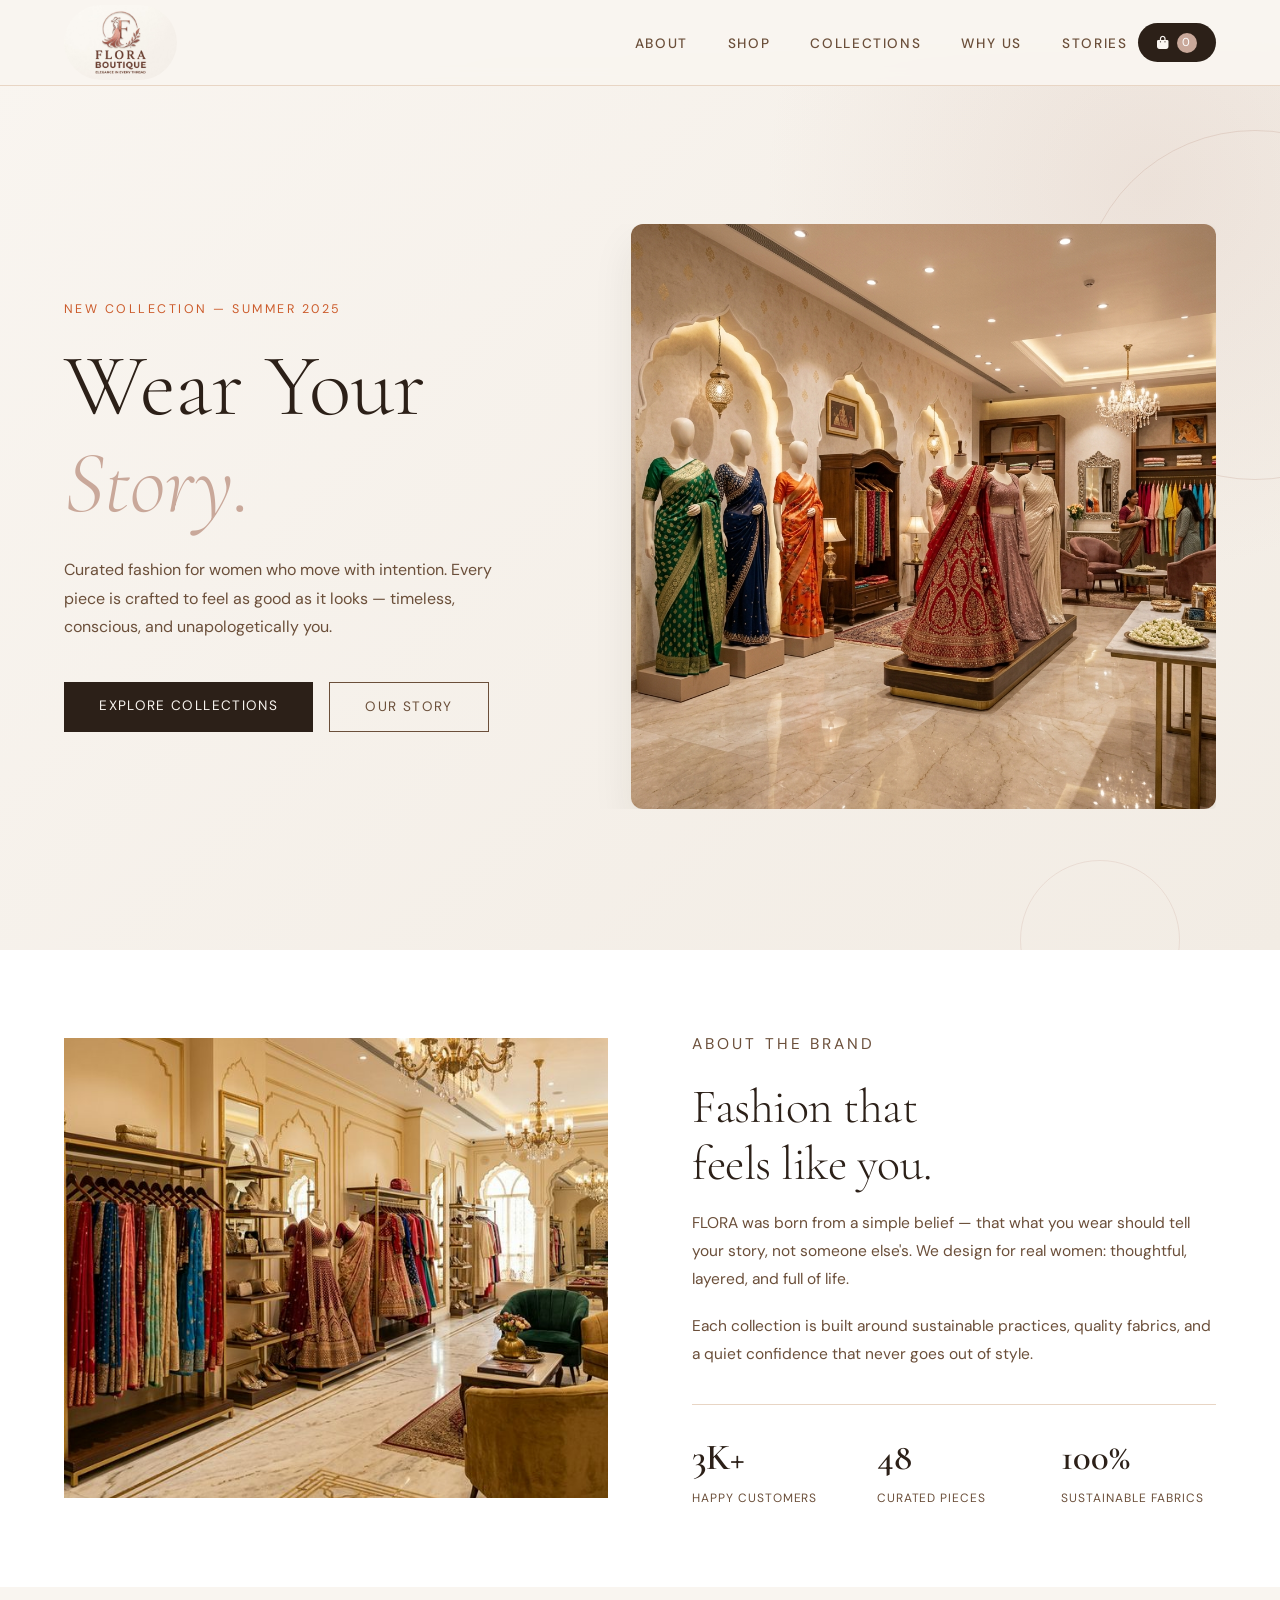
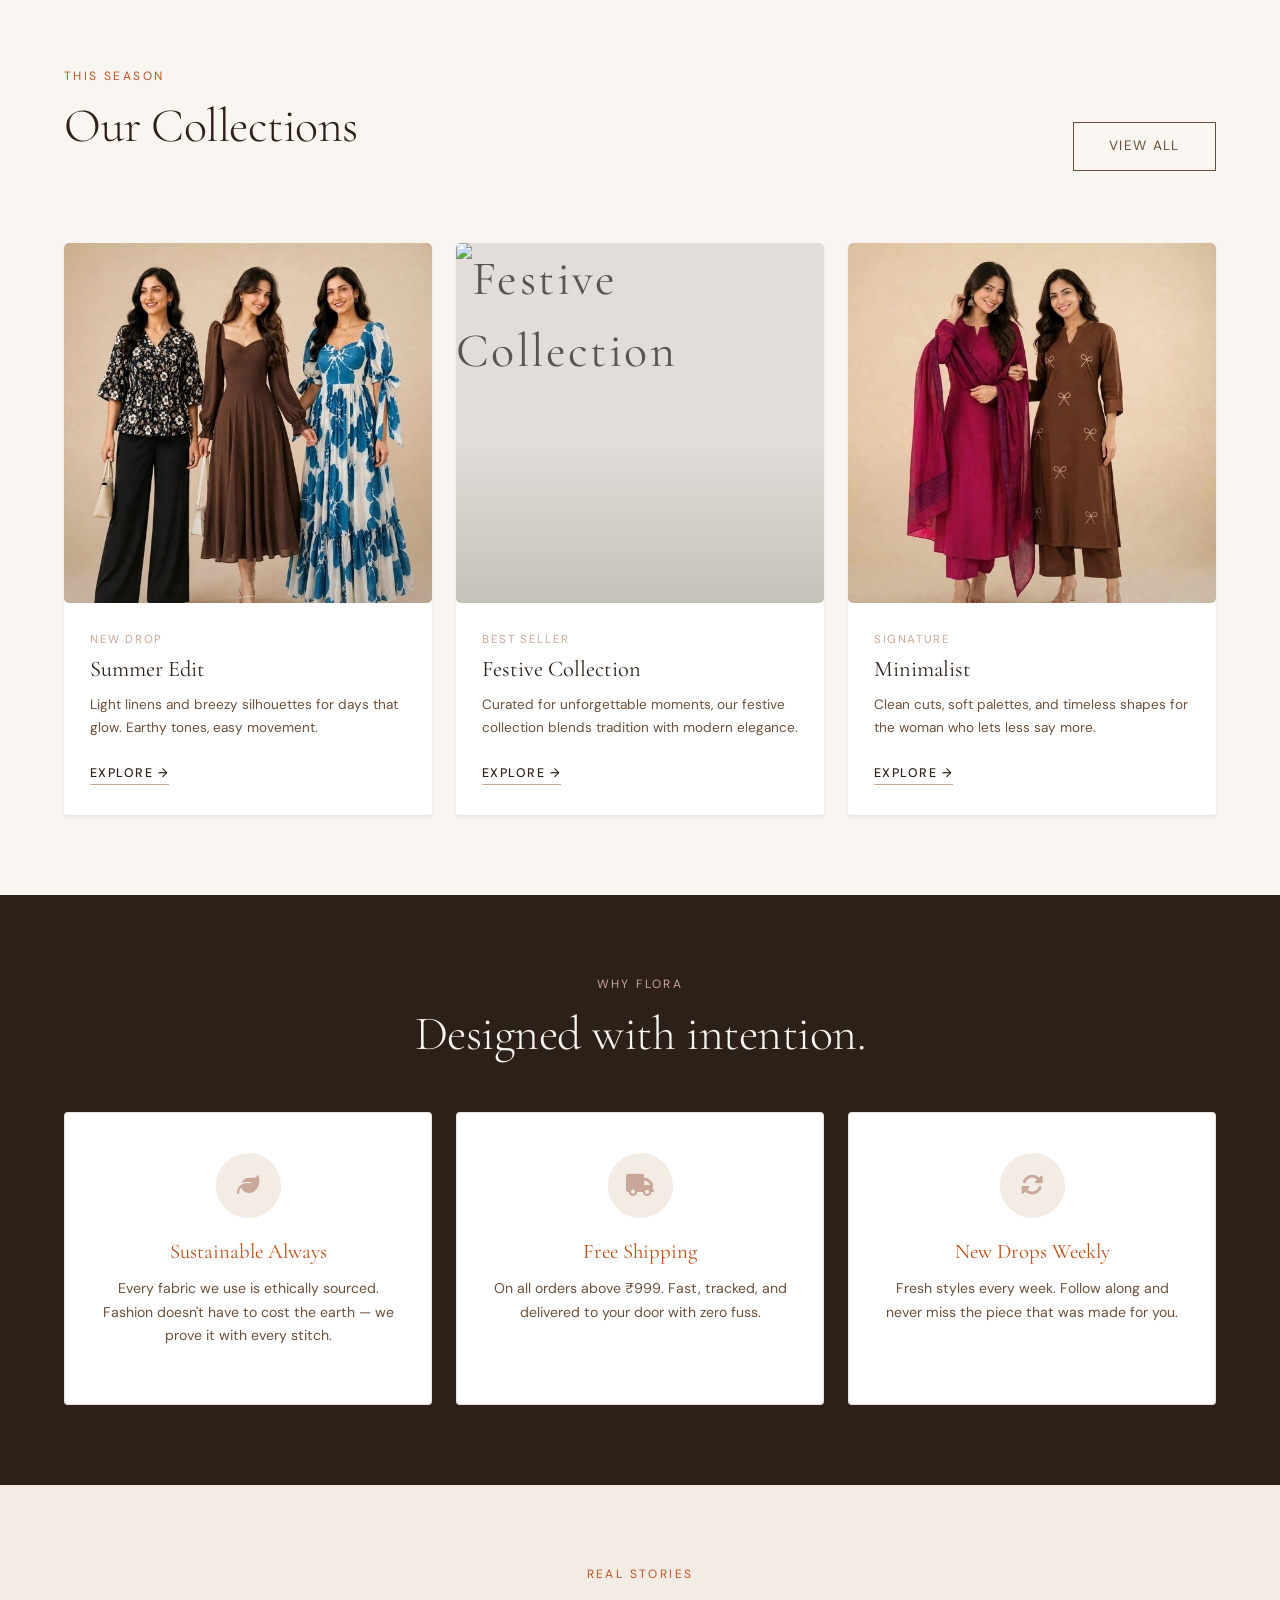
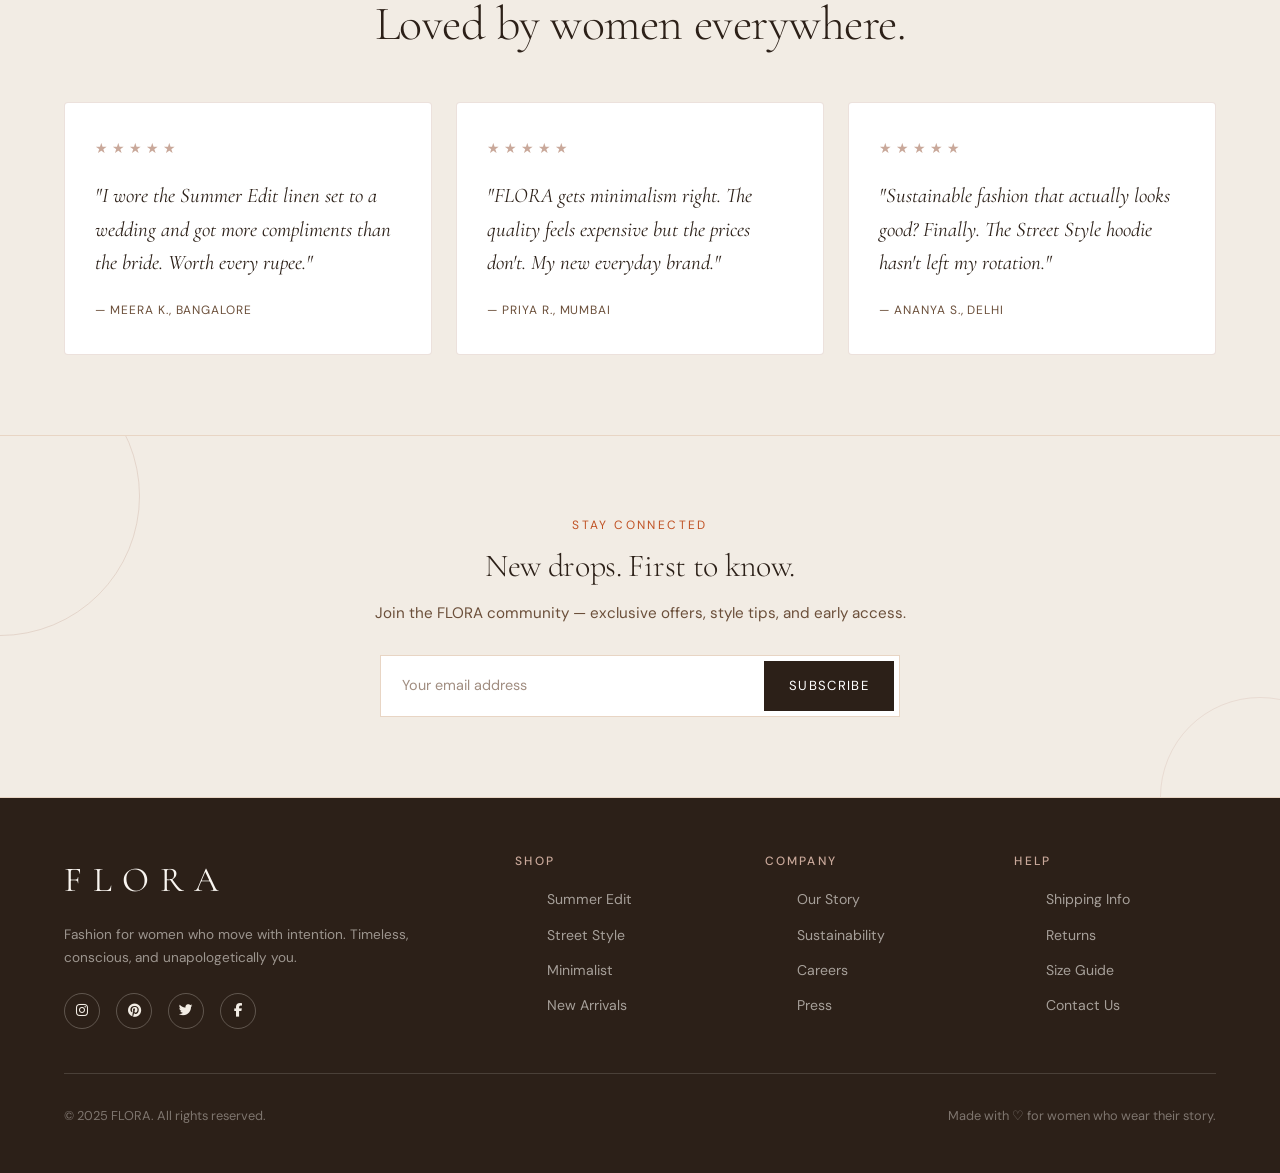
==== commit d3256b01: "Updated Flora website" ====
--- a/index.html
+++ b/index.html
@@ -12,572 +12,10 @@
     href="https://fonts.googleapis.com/css2?family=Cormorant+Garamond:ital,wght@0,300;0,400;0,600;1,300;1,400&family=DM+Sans:wght@300;400;500&display=swap"
     rel="stylesheet" />
   <link rel="stylesheet" href="https://cdnjs.cloudflare.com/ajax/libs/font-awesome/6.4.0/css/all.min.css" />
-  <link rel="stylesheet" href="style_2.css" />
-  <!-- <style>
-    *, *::before, *::after { margin: 0; padding: 0; box-sizing: border-box; }
-
-    :root {
-      --cream: #f9f5f0;
-      --blush: #e8d5c4;
-      --rose: #c9a89a;
-      --deep: #2c2018;
-      --mid: #6b4f3a;
-      --light: #f2ece4;
-      --white: #ffffff;
-    }
-
-    html { scroll-behavior: smooth; }
-
-    body {
-      font-family: 'DM Sans', sans-serif;
-      background-color: var(--cream);
-      color: var(--deep);
-      overflow-x: hidden;
-    }
-
-    /* ── NAVBAR ── */
-    nav {
-      position: fixed;
-      top: 0; left: 0; right: 0;
-      z-index: 999;
-      display: flex;
-      justify-content: space-between;
-      align-items: center;
-      padding: 1.2rem 5%;
-      background: rgba(249, 245, 240, 0.92);
-      backdrop-filter: blur(8px);
-      border-bottom: 1px solid var(--blush);
-    }
-
-    .logo {
-      font-family: 'Cormorant Garamond', serif;
-      font-size: 2rem;
-      font-weight: 600;
-      letter-spacing: 0.3em;
-      color: var(--deep);
-      text-decoration: none;
-    }
-
-    .nav-links {
-      display: flex;
-      gap: 2.5rem;
-      list-style: none;
-    }
-
-    .nav-links a {
-      text-decoration: none;
-      font-size: 0.85rem;
-      letter-spacing: 0.12em;
-      text-transform: uppercase;
-      color: var(--mid);
-      transition: color 0.3s;
-    }
-
-    .nav-links a:hover { color: var(--deep); }
-
-    .nav-btn {
-      background: var(--deep);
-      color: var(--cream);
-      border: none;
-      padding: 0.6rem 1.5rem;
-      font-family: 'DM Sans', sans-serif;
-      font-size: 0.8rem;
-      letter-spacing: 0.1em;
-      text-transform: uppercase;
-      cursor: pointer;
-      transition: background 0.3s;
-      text-decoration: none;
-    }
-
-    .nav-btn:hover { background: var(--mid); }
-
-    .hamburger { display: none; font-size: 1.4rem; cursor: pointer; color: var(--deep); background: none; border: none; }
-
-    /* ── HERO ── */
-    #hero {
-      min-height: 100vh;
-      display: flex;
-      align-items: center;
-      padding: 6rem 5% 4rem;
-      background: linear-gradient(135deg, var(--cream) 50%, var(--light) 100%);
-      position: relative;
-      overflow: hidden;
-    }
-
-    #hero::before {
-      content: 'AURA';
-      position: absolute;
-      right: -2%;
-      top: 50%;
-      transform: translateY(-50%);
-      font-family: 'Cormorant Garamond', serif;
-      font-size: 22vw;
-      color: var(--blush);
-      opacity: 0.35;
-      line-height: 1;
-      pointer-events: none;
-      letter-spacing: -0.02em;
-    }
-
-    .hero-content {
-      max-width: 620px;
-      position: relative;
-      z-index: 2;
-      animation: fadeUp 1s ease forwards;
-    }
-
-    @keyframes fadeUp {
-      from { opacity: 0; transform: translateY(30px); }
-      to   { opacity: 1; transform: translateY(0); }
-    }
-
-    .hero-tag {
-      font-size: 0.78rem;
-      letter-spacing: 0.2em;
-      text-transform: uppercase;
-      color: var(--rose);
-      margin-bottom: 1.2rem;
-      display: block;
-    }
-
-    .hero-title {
-      font-family: 'Cormorant Garamond', serif;
-      font-size: clamp(3rem, 7vw, 5.5rem);
-      font-weight: 300;
-      line-height: 1.1;
-      color: var(--deep);
-      margin-bottom: 1.5rem;
-    }
-
-    .hero-title em {
-      font-style: italic;
-      color: var(--rose);
-    }
-
-    .hero-desc {
-      font-size: 1rem;
-      line-height: 1.8;
-      color: var(--mid);
-      max-width: 460px;
-      margin-bottom: 2.5rem;
-    }
-
-    .hero-btns { display: flex; gap: 1rem; flex-wrap: wrap; }
-
-    .btn-primary {
-      background: var(--deep);
-      color: var(--cream);
-      padding: 0.85rem 2.2rem;
-      font-size: 0.85rem;
-      letter-spacing: 0.1em;
-      text-transform: uppercase;
-      text-decoration: none;
-      transition: background 0.3s;
-      display: inline-block;
-    }
-
-    .btn-primary:hover { background: var(--mid); }
-
-    .btn-outline {
-      border: 1px solid var(--mid);
-      color: var(--mid);
-      padding: 0.85rem 2.2rem;
-      font-size: 0.85rem;
-      letter-spacing: 0.1em;
-      text-transform: uppercase;
-      text-decoration: none;
-      transition: all 0.3s;
-      display: inline-block;
-    }
-
-    .btn-outline:hover { background: var(--mid); color: var(--cream); }
-
-    /* ── SECTION BASE ── */
-    section { padding: 5rem 5%; }
-
-    .section-tag {
-      font-size: 0.75rem;
-      letter-spacing: 0.2em;
-      text-transform: uppercase;
-      color: var(--rose);
-      margin-bottom: 0.8rem;
-    }
-
-    .section-title {
-      font-family: 'Cormorant Garamond', serif;
-      font-size: clamp(2rem, 4vw, 3rem);
-      font-weight: 300;
-      color: var(--deep);
-      margin-bottom: 1rem;
-      line-height: 1.2;
-    }
-
-    /* ── ABOUT ── */
-    #about {
-      background: var(--white);
-      display: grid;
-      grid-template-columns: 1fr 1fr;
-      gap: 4rem;
-      align-items: center;
-    }
-
-    .about-img-box {
-      background: var(--light);
-      height: 460px;
-      display: flex;
-      align-items: center;
-      justify-content: center;
-      position: relative;
-      overflow: hidden;
-    }
-
-    .about-img-box::after {
-      content: '';
-      position: absolute;
-      bottom: -20px; right: -20px;
-      width: 180px; height: 180px;
-      border: 2px solid var(--blush);
-      z-index: 0;
-    }
-
-    .about-img-placeholder {
-      font-family: 'Cormorant Garamond', serif;
-      font-size: 5rem;
-      color: var(--blush);
-      letter-spacing: 0.1em;
-    }
-
-    .about-text p {
-      color: var(--mid);
-      line-height: 1.9;
-      font-size: 0.97rem;
-      margin-bottom: 1.2rem;
-    }
-
-    .about-stats {
-      display: flex;
-      gap: 2rem;
-      margin-top: 2rem;
-      padding-top: 2rem;
-      border-top: 1px solid var(--blush);
-    }
-
-    .stat-num {
-      font-family: 'Cormorant Garamond', serif;
-      font-size: 2.2rem;
-      font-weight: 300;
-      color: var(--deep);
-      display: block;
-    }
-
-    .stat-label {
-      font-size: 0.78rem;
-      letter-spacing: 0.1em;
-      text-transform: uppercase;
-      color: var(--rose);
-    }
-
-    /* ── COLLECTIONS ── */
-    #collections { background: var(--cream); }
-
-    .collections-header {
-      display: flex;
-      justify-content: space-between;
-      align-items: flex-end;
-      margin-bottom: 3rem;
-      flex-wrap: wrap;
-      gap: 1rem;
-    }
-
-    .cards-grid {
-      display: grid;
-      grid-template-columns: repeat(3, 1fr);
-      gap: 1.5rem;
-    }
-
-    .card {
-      background: var(--white);
-      overflow: hidden;
-      transition: transform 0.3s;
-    }
-
-    .card:hover { transform: translateY(-6px); }
-
-    .card-img {
-      height: 300px;
-      display: flex;
-      align-items: center;
-      justify-content: center;
-      font-family: 'Cormorant Garamond', serif;
-      font-size: 3rem;
-      letter-spacing: 0.05em;
-      position: relative;
-    }
-
-    .card-img.summer { background: #f0e6d3; color: #c9845a; }
-    .card-img.street { background: #e2ddd8; color: #5a5550; }
-    .card-img.minimal { background: #e8e4f0; color: #8a7ab5; }
-
-    .card-body { padding: 1.2rem 1.4rem 1.5rem; }
-
-    .card-tag {
-      font-size: 0.7rem;
-      letter-spacing: 0.15em;
-      text-transform: uppercase;
-      color: var(--rose);
-      margin-bottom: 0.4rem;
-    }
-
-    .card-title {
-      font-family: 'Cormorant Garamond', serif;
-      font-size: 1.4rem;
-      font-weight: 400;
-      color: var(--deep);
-      margin-bottom: 0.5rem;
-    }
-
-    .card-desc { font-size: 0.85rem; color: var(--mid); line-height: 1.6; }
-
-    .card-link {
-      display: inline-block;
-      margin-top: 1rem;
-      font-size: 0.78rem;
-      letter-spacing: 0.12em;
-      text-transform: uppercase;
-      color: var(--deep);
-      text-decoration: none;
-      border-bottom: 1px solid var(--rose);
-      padding-bottom: 2px;
-      transition: color 0.3s;
-    }
-
-    .card-link:hover { color: var(--rose); }
-
-    /* ── WHY US ── */
-    #why {
-      background: var(--deep);
-      color: var(--cream);
-      text-align: center;
-    }
-
-    #why .section-title { color: var(--cream); }
-    #why .section-tag { color: var(--rose); }
-
-    .why-grid {
-      display: grid;
-      grid-template-columns: repeat(3, 1fr);
-      gap: 2rem;
-      margin-top: 3rem;
-    }
-
-    .why-card {
-      padding: 2.5rem 2rem;
-      border: 1px solid rgba(201,168,154,0.3);
-      transition: border-color 0.3s;
-    }
-
-    .why-card:hover { border-color: var(--rose); }
-
-    .why-icon {
-      font-size: 2rem;
-      color: var(--rose);
-      margin-bottom: 1.2rem;
-    }
-
-    .why-card h3 {
-      font-family: 'Cormorant Garamond', serif;
-      font-size: 1.3rem;
-      font-weight: 400;
-      margin-bottom: 0.8rem;
-      color: var(--cream);
-    }
-
-    .why-card p {
-      font-size: 0.88rem;
-      color: rgba(249,245,240,0.65);
-      line-height: 1.7;
-    }
-
-    /* ── TESTIMONIALS ── */
-    #testimonials { background: var(--light); text-align: center; }
-
-    .testi-grid {
-      display: grid;
-      grid-template-columns: repeat(3, 1fr);
-      gap: 1.5rem;
-      margin-top: 3rem;
-    }
-
-    .testi-card {
-      background: var(--white);
-      padding: 2rem 1.8rem;
-      text-align: left;
-    }
-
-    .stars { color: var(--rose); font-size: 0.9rem; margin-bottom: 1rem; }
-
-    .testi-text {
-      font-family: 'Cormorant Garamond', serif;
-      font-size: 1.1rem;
-      font-style: italic;
-      color: var(--deep);
-      line-height: 1.7;
-      margin-bottom: 1.2rem;
-    }
-
-    .testi-author {
-      font-size: 0.8rem;
-      letter-spacing: 0.1em;
-      text-transform: uppercase;
-      color: var(--rose);
-    }
-
-    /* ── NEWSLETTER ── */
-    #newsletter {
-      background: var(--blush);
-      text-align: center;
-      padding: 4rem 5%;
-    }
-
-    #newsletter .section-title { font-size: 2rem; }
-
-    .newsletter-sub {
-      color: var(--mid);
-      margin: 0.8rem 0 2rem;
-      font-size: 0.95rem;
-    }
-
-    .newsletter-form {
-      display: flex;
-      max-width: 460px;
-      margin: 0 auto;
-      gap: 0;
-    }
-
-    .newsletter-form input {
-      flex: 1;
-      padding: 0.85rem 1.2rem;
-      border: 1px solid var(--mid);
-      border-right: none;
-      font-family: 'DM Sans', sans-serif;
-      font-size: 0.9rem;
-      background: var(--white);
-      outline: none;
-    }
-
-    .newsletter-form button {
-      background: var(--deep);
-      color: var(--cream);
-      border: none;
-      padding: 0.85rem 1.5rem;
-      font-family: 'DM Sans', sans-serif;
-      font-size: 0.82rem;
-      letter-spacing: 0.1em;
-      text-transform: uppercase;
-      cursor: pointer;
-      transition: background 0.3s;
-    }
-
-    .newsletter-form button:hover { background: var(--mid); }
-
-    /* ── FOOTER ── */
-    footer {
-      background: var(--deep);
-      color: var(--cream);
-      padding: 3.5rem 5% 2rem;
-    }
-
-    .footer-top {
-      display: grid;
-      grid-template-columns: 2fr 1fr 1fr 1fr;
-      gap: 3rem;
-      padding-bottom: 2.5rem;
-      border-bottom: 1px solid rgba(249,245,240,0.15);
-    }
-
-    .footer-logo {
-      font-family: 'Cormorant Garamond', serif;
-      font-size: 2.2rem;
-      letter-spacing: 0.3em;
-      color: var(--cream);
-      margin-bottom: 1rem;
-      display: block;
-    }
-
-    .footer-tagline {
-      font-size: 0.85rem;
-      color: rgba(249,245,240,0.55);
-      line-height: 1.7;
-      margin-bottom: 1.5rem;
-    }
-
-    .footer-socials { display: flex; gap: 1rem; }
-
-    .footer-socials a {
-      width: 36px; height: 36px;
-      border: 1px solid rgba(249,245,240,0.25);
-      display: flex; align-items: center; justify-content: center;
-      color: rgba(249,245,240,0.65);
-      text-decoration: none;
-      font-size: 0.85rem;
-      transition: border-color 0.3s, color 0.3s;
-    }
-
-    .footer-socials a:hover { border-color: var(--rose); color: var(--rose); }
-
-    .footer-col h4 {
-      font-size: 0.75rem;
-      letter-spacing: 0.18em;
-      text-transform: uppercase;
-      color: var(--rose);
-      margin-bottom: 1.2rem;
-    }
-
-    .footer-col ul { list-style: none; }
-
-    .footer-col ul li { margin-bottom: 0.7rem; }
-
-    .footer-col ul li a {
-      color: rgba(249,245,240,0.6);
-      text-decoration: none;
-      font-size: 0.88rem;
-      transition: color 0.3s;
-    }
-
-    .footer-col ul li a:hover { color: var(--cream); }
-
-    .footer-bottom {
-      padding-top: 2rem;
-      display: flex;
-      justify-content: space-between;
-      align-items: center;
-      flex-wrap: wrap;
-      gap: 1rem;
-    }
-
-    .footer-bottom p {
-      font-size: 0.8rem;
-      color: rgba(249,245,240,0.4);
-    }
-
-    /* ── RESPONSIVE ── */
-    @media (max-width: 900px) {
-      #about { grid-template-columns: 1fr; }
-      .about-img-box { height: 280px; }
-      .cards-grid, .why-grid, .testi-grid { grid-template-columns: 1fr 1fr; }
-      .footer-top { grid-template-columns: 1fr 1fr; }
-    }
-
-    @media (max-width: 600px) {
-      .nav-links, .nav-btn { display: none; }
-      .hamburger { display: block; }
-      .hero-title { font-size: 2.8rem; }
-      .cards-grid, .why-grid, .testi-grid { grid-template-columns: 1fr; }
-      .footer-top { grid-template-columns: 1fr; gap: 2rem; }
-      .footer-bottom { flex-direction: column; text-align: center; }
-      #hero::before { font-size: 35vw; opacity: 0.2; }
-    }
-  </style> -->
+  <link rel="stylesheet" href="FLORA_style_2_clean.css" />
+  
+
+  
 </head>
 
 <body>
@@ -585,7 +23,7 @@
   <!-- NAVBAR -->
   <nav>
     <a href="index.html" class="logo">
-      <img src="./image/logo.jpeg" alt="AURA Logo">
+      <img src="./image/logo.jpeg" alt="FLORA Logo">
     </a>
     <ul class="nav-links">
       <li><a href="#about">About</a></li>
@@ -595,7 +33,7 @@
       <li><a href="#testimonials">Stories</a></li>
     </ul>
     <a href="cart.html" class="cart-btn">
-      <i class="fas fa-shopping-bag"></i> Cart
+      <i class="fas fa-shopping-bag"></i> 
       <span class="cart-count" id="cartCount">0</span></a>
     <button class="hamburger"><i class="fas fa-bars"></i></button>
   </nav>
@@ -622,7 +60,7 @@
   <!-- ABOUT -->
   <section id="about">
     <div class="about-img-box">
-      <img src="./image/boutique_about.png" alt="AURA Boutique" class="about-img">
+      <img src="./image/boutique_about.png" alt="FLORA Boutique" class="about-img">
     </div>
     <div class="about-text">
       <p class="section-tag">About the Brand</p>
@@ -665,7 +103,7 @@
       <div class="col-md-6 col-lg-4">
         <div class="card h-100 border-0 shadow-sm">
           <div class="card-img summer">
-            <img src="./image/collection_summer.png" alt="Summer Edit Collection" class="collection-img">
+            <img src="./image/summer.jpeg" alt="Summer Edit Collection" class="collection-img">
           </div>
           <div class="card-body">
             <p class="card-tag">New Drop</p>
@@ -679,7 +117,7 @@
       <div class="col-md-6 col-lg-4">
         <div class="card h-100 border-0 shadow-sm">
           <div class="card-img street">
-            <img src="./image/collection_festive.png" alt="Festive Collection" class="collection-img">
+            <img src="./image/festive.jpeg." alt="Festive Collection" class="collection-img">
           </div>
           <div class="card-body">
             <p class="card-tag">Best Seller</p>
--- a/FLORA_style_2_clean.css
+++ b/FLORA_style_2_clean.css
@@ -0,0 +1,1886 @@
+/* =========================================================
+   RESET & ROOT
+   ========================================================= */
+
+*,
+*::before,
+*::after {
+  margin: 0;
+  padding: 0;
+  box-sizing: border-box;
+}
+
+:root {
+  --cream: #f9f5f0;
+  --blush: #e8d5c4;
+  --rose: #c9a89a;
+  --deep: #2c2018;
+  --mid: #6b4f3a;
+  --light: #f2ece4;
+  --white: #ffffff;
+}
+
+html {
+  scroll-behavior: smooth;
+}
+
+body {
+  font-family: "DM Sans", sans-serif;
+  background-color: var(--cream);
+  color: var(--deep);
+  overflow-x: hidden;
+}
+
+img {
+  max-width: 100%;
+}
+
+::selection {
+  background: var(--blush);
+  color: var(--deep);
+}
+
+/* =========================================================
+   NAVBAR
+   ========================================================= */
+
+nav {
+    position: fixed;
+    top: 0;
+    left: 0;
+    right: 0;
+    z-index: 999;
+
+    height: 86px;
+
+    display: flex;
+    align-items: center;
+
+    padding: 0 5%;
+
+    background: rgba(249, 245, 240, 0.95);
+    backdrop-filter: blur(8px);
+    border-bottom: 1px solid var(--blush);
+}
+
+.logo {
+    text-decoration: none;
+    display: flex;
+    align-items: center;
+
+    margin-right: auto;
+}
+
+.logo img {
+    height: 75px;
+    width: auto;
+    border-radius: 50px;
+    display: block;
+    object-fit: contain;
+}
+
+.nav-links {
+    display: flex;
+    align-items: center;
+    gap: 2.5rem;
+
+    list-style: none;
+    margin: 0;
+    padding: 0;
+}
+
+.nav-links a {
+    text-decoration: none;
+
+    font-size: 0.85rem;
+    font-weight: 500;
+    letter-spacing: 0.12em;
+    text-transform: uppercase;
+
+    color: var(--mid);
+
+    transition: color 0.3s;
+}
+
+.nav-links a:hover,
+.nav-links a.active {
+    color: var(--deep);
+    border-bottom: 1px solid var(--rose);
+}
+
+.cart-btn {
+    background: var(--deep);
+    color: var(--cream);
+
+    border-radius: 50px;
+    padding: 0.6rem 1.2rem;
+
+    font-family: "DM Sans", sans-serif;
+    font-size: 0.82rem;
+    letter-spacing: 0.08em;
+    text-transform: uppercase;
+
+    cursor: pointer;
+    text-decoration: none;
+
+    display: flex;
+    align-items: center;
+    gap: 0.5rem;
+    margin-left:10px;
+    transition: background 0.3s;
+}
+
+.cart-btn:hover {
+    background: var(--mid);
+}
+
+.cart-count {
+    background: var(--rose);
+    color: var(--white);
+
+    border-radius: 50%;
+
+    width: 20px;
+    height: 20px;
+
+    font-size: 0.72rem;
+
+    display: flex;
+    align-items: center;
+    justify-content: center;
+}
+
+.nav-btn {
+    background: var(--deep);
+    color: var(--cream);
+
+    border: none;
+    padding: 0.6rem 1.5rem;
+
+    font-family: "DM Sans", sans-serif;
+    font-size: 0.8rem;
+    letter-spacing: 0.1em;
+    text-transform: uppercase;
+
+    cursor: pointer;
+
+    transition: background 0.3s;
+
+    text-decoration: none;
+    display: inline-block;
+}
+
+.nav-btn:hover {
+    background: var(--mid);
+}
+
+.hamburger {
+    display: none;
+
+    font-size: 1.4rem;
+    cursor: pointer;
+
+    color: var(--deep);
+
+    background: none;
+    border: none;
+}
+
+.nav-link {
+  position: relative;
+  transition: color 0.3s ease;
+}
+
+.nav-link::after {
+  content: "";
+  position: absolute;
+  left: 50%;
+  bottom: 3px;
+  width: 0;
+  height: 1px;
+  background: var(--rose);
+  transform: translateX(-50%);
+  transition: width 0.3s ease;
+}
+
+.nav-link:hover::after,
+.nav-link.active::after {
+  width: 70%;
+}
+
+/* =========================================================
+   COMMON STYLES
+   ========================================================= */
+
+.page-header {
+  padding: 70px 20px 40px;
+  background: var(--light);
+  border-bottom: 1px solid var(--blush);
+  margin-top: 35px;
+  text-align: center;
+}
+
+.page-header span {
+  font-size: 0.75rem;
+  letter-spacing: 0.15em;
+  text-transform: uppercase;
+  color: var(--rose);
+  font-weight: 500;
+  text-align: center;
+  display: block;
+  margin-bottom: 1.5rem;
+}
+
+.page-header h1 {
+  font-family: "Cormorant Garamond", serif;
+  font-size: clamp(2.8rem, 6vw, 4.5rem);
+  font-weight: 400;
+  margin-top: 0.4rem;
+  color: var(--deep);
+  text-align: center;
+  margin-bottom: 0.5rem;
+}
+
+section {
+  padding: 5rem 5%;
+}
+
+.section-tag {
+  font-size: 0.75rem;
+  letter-spacing: 0.2em;
+  text-transform: uppercase;
+  color: #c05224;
+  margin-bottom: 0.8rem;
+}
+
+.section-title {
+  font-family: "Cormorant Garamond", serif;
+  font-size: clamp(2rem, 4vw, 3rem);
+  font-weight: 300;
+  color: var(--deep);
+  margin-bottom: 1rem;
+  line-height: 1.2;
+  letter-spacing: -0.01em;
+}
+
+.btn-primary {
+  background: var(--deep);
+  color: var(--cream);
+  padding: 0.85rem 2.2rem;
+  font-size: 0.85rem;
+  letter-spacing: 0.1em;
+  text-transform: uppercase;
+  text-decoration: none;
+  transition: background 0.3s;
+  display: inline-block;
+}
+
+.btn-primary:hover {
+  background: var(--mid);
+}
+
+.btn-outline {
+  border: 1px solid var(--mid);
+  color: var(--mid);
+  padding: 0.85rem 2.2rem;
+  font-size: 0.85rem;
+  letter-spacing: 0.1em;
+  text-transform: uppercase;
+  text-decoration: none;
+  transition: all 0.3s;
+  display: inline-block;
+}
+
+.btn-outline:hover {
+  background: var(--mid);
+  color: var(--cream);
+}
+
+.btn {
+  transition: all 0.3s ease;
+}
+
+.btn:hover {
+  transform: translateY(-2px);
+}
+
+/* =========================================================
+   HOME - HERO
+   ========================================================= */
+
+#hero {
+  min-height: 100vh;
+  display: flex;
+  align-items: center;
+  justify-content: space-between;
+  gap: 4rem;
+  padding: 6rem 5% 4rem;
+  background: radial-gradient(circle at 90% 15%,
+        rgba(201, 168, 154, 0.20),
+        transparent 28%),
+        linear-gradient(135deg, var(--cream), var(--light));
+  position: relative;
+  overflow: hidden;
+  margin-top: 50px;
+}
+
+#hero::before {
+  content: "";
+  position: absolute;
+  width: 350px;
+  height: 350px;
+  border: 1px solid rgba(201, 168, 154, 0.35);
+  border-radius: 50%;
+  right: -150px;
+  top: 80px;
+}
+
+#hero::after {
+  content: "";
+  position: absolute;
+  width: 160px;
+  height: 160px;
+  border: 1px solid rgba(201, 168, 154, 0.25);
+  border-radius: 50%;
+  right: 100px;
+  bottom: -70px;
+}
+
+.hero-content {
+  max-width: 500px;
+  position: relative;
+  z-index: 2;
+  animation: fadeUp 1s ease forwards;
+}
+
+.hero-image-box {
+  flex: 1;
+  display: flex;
+  justify-content: flex-end;
+  animation: fadeUp 1.2s ease forwards;
+  overflow: hidden;
+  border-radius: 4px;
+}
+
+.hero-image-box img {
+  max-width: 100%;
+  height: 65vh;
+  object-fit: cover;
+  border-radius: 12px;
+  box-shadow: 0 20px 40px rgba(44, 32, 24, 0.08);
+  transition: transform 0.7s ease;
+}
+
+.hero-tag {
+  font-size: 0.78rem;
+  letter-spacing: 0.2em;
+  text-transform: uppercase;
+  color: #cc5c2c;
+  margin-bottom: 1.2rem;
+  display: block;
+}
+
+.hero-title {
+  font-family: "Cormorant Garamond", serif;
+  font-size: clamp(3rem, 7vw, 5.5rem);
+  font-weight: 300;
+  line-height: 1.1;
+  color: var(--deep);
+  margin-bottom: 1.5rem;
+}
+
+.hero-title em {
+  font-style: italic;
+  color: var(--rose);
+}
+
+.hero-desc {
+  font-size: 1rem;
+  line-height: 1.8;
+  color: var(--mid);
+  max-width: 460px;
+  margin-bottom: 2.5rem;
+}
+
+.hero-btns {
+  display: flex;
+  gap: 1rem;
+  flex-wrap: wrap;
+}
+
+.hero-content,
+.hero-image-box {
+  position: relative;
+  z-index: 1;
+}
+
+.hero-image-box:hover img {
+  transform: scale(1.03);
+}
+
+.hero-content .btn-primary,
+.hero-content .btn-outline {
+  transition: all 0.3s ease;
+}
+
+.hero-content .btn-primary:hover {
+  transform: translateY(-3px);
+  box-shadow: 0 10px 25px rgba(44, 32, 24, 0.15);
+}
+
+.hero-content .btn-outline:hover {
+  transform: translateY(-3px);
+}
+
+/* =========================================================
+   HOME - ABOUT
+   ========================================================= */
+
+#about {
+  background: var(--white);
+  display: grid;
+  grid-template-columns: 1fr 1fr;
+  gap: 4rem;
+  align-items: center;
+  position: relative;
+}
+
+.about-img-box {
+  background: var(--light);
+  height: 460px;
+  display: flex;
+  align-items: center;
+  justify-content: center;
+  position: relative;
+  overflow: hidden;
+}
+
+.about-img {
+  width: 100%;
+  height: 100%;
+  object-fit: cover;
+  object-position: center;
+  display: block;
+  position: relative;
+  z-index: 1;
+  transition: transform 0.6s ease;
+}
+
+.about-text p {
+  color: var(--mid);
+  line-height: 1.9;
+  font-size: 0.97rem;
+  margin-bottom: 1.2rem;
+}
+
+.about-text {
+  padding-left: 20px;
+}
+
+.about-text > p:not(.section-tag) {
+  line-height: 1.8;
+  color: var(--mid);
+}
+
+.about-stats {
+  display: flex;
+  gap: 30px;
+  margin-top: 35px;
+  padding-top: 25px;
+  border-top: 1px solid var(--blush);
+}
+
+.about-stats > div {
+  flex: 1;
+  transition: transform 0.3s ease;
+}
+
+.about-stats > div:hover {
+  transform: translateY(-5px);
+}
+
+.stat-num {
+  font-family: "Cormorant Garamond", serif;
+  font-size: 2.3rem;
+  font-weight: 600;
+  color: var(--deep);
+  display: block;
+}
+
+.stat-label {
+  font-size: 0.75rem;
+  letter-spacing: 0.08em;
+  text-transform: uppercase;
+  color: var(--mid);
+  display: block;
+  margin-top: 4px;
+}
+
+.about-img-box:hover .about-img {
+  transform: scale(1.04);
+}
+
+/* =========================================================
+   HOME - COLLECTIONS
+   ========================================================= */
+
+#collections {
+  background: var(--cream);
+}
+
+.collections-header {
+  display: flex;
+  justify-content: space-between;
+  align-items: flex-end;
+  margin-bottom: 3rem;
+  flex-wrap: wrap;
+  gap: 1rem;
+}
+
+.cards-grid {
+  display: grid;
+  grid-template-columns: repeat(3, 1fr);
+  gap: 1.5rem;
+}
+
+.card {
+  background: var(--white);
+  overflow: hidden;
+  transition: transform 0.3s;
+}
+
+.card:hover {
+  transform: translateY(-6px);
+}
+
+.card-img {
+  height: 300px;
+  display: flex;
+  align-items: center;
+  justify-content: center;
+  font-family: "Cormorant Garamond", serif;
+  font-size: 3rem;
+  letter-spacing: 0.05em;
+  position: relative;
+  overflow: hidden;
+}
+
+.collection-img {
+  width: 100%;
+  height: 100%;
+  object-fit: cover;
+  object-position: center;
+  display: block;
+}
+
+.card-img.summer {
+  background: #f0e6d3;
+  color: #c9845a;
+}
+
+.card-img.street {
+  background: #e2ddd8;
+  color: #5a5550;
+}
+
+.card-img.minimal {
+  background: #e8e4f0;
+  color: #8a7ab5;
+}
+
+.card-body {
+  padding: 1.2rem 1.4rem 1.5rem;
+}
+
+.card-tag {
+  font-size: 0.7rem;
+  letter-spacing: 0.15em;
+  text-transform: uppercase;
+  color: #cc8060;
+  margin-bottom: 0.4rem;
+}
+
+.card-title {
+  font-family: "Cormorant Garamond", serif;
+  font-size: 1.4rem;
+  font-weight: 400;
+  color: var(--deep);
+  margin-bottom: 0.5rem;
+}
+
+.card-desc {
+  font-size: 0.85rem;
+  color: var(--mid);
+  line-height: 1.6;
+}
+
+.card-link {
+  display: inline-block;
+  margin-top: 1rem;
+  font-size: 0.78rem;
+  letter-spacing: 0.12em;
+  text-transform: uppercase;
+  color: var(--deep);
+  text-decoration: none;
+  border-bottom: 1px solid var(--rose);
+  padding-bottom: 2px;
+  transition: color 0.3s;
+}
+
+.card-link:hover {
+  color: #cc8060;
+}
+
+#collections .card {
+  overflow: hidden;
+  border-radius: 4px;
+  background: var(--white);
+  transition: transform 0.4s ease, box-shadow 0.4s ease;
+}
+
+#collections .card:hover {
+  transform: translateY(-8px);
+  box-shadow: 0 18px 35px rgba(44, 32, 24, 0.12) !important;
+}
+
+#collections .card-img {
+  height: 360px;
+  overflow: hidden;
+  position: relative;
+}
+
+#collections .collection-img {
+  width: 100%;
+  height: 100%;
+  object-fit: cover;
+  display: block;
+  transition: transform 0.7s ease;
+}
+
+#collections .card:hover .collection-img {
+  transform: scale(1.06);
+}
+
+#collections .card-img::after {
+  content: "";
+  position: absolute;
+  inset: 0;
+  background: linear-gradient(
+        to top,
+        rgba(44, 32, 24, 0.15),
+        transparent 45%
+    );
+  pointer-events: none;
+}
+
+#collections .card-body {
+  padding: 28px 26px 30px;
+}
+
+#collections .card-tag {
+  margin-bottom: 8px;
+  font-size: 0.72rem;
+  letter-spacing: 0.14em;
+  text-transform: uppercase;
+  color: var(--rose);
+}
+
+#collections .card-title {
+  margin-bottom: 10px;
+}
+
+#collections .card-desc {
+  line-height: 1.7;
+}
+
+#collections .card-link {
+  display: inline-block;
+  margin-top: 8px;
+  text-decoration: none;
+  color: var(--deep);
+  font-weight: 500;
+  transition: transform 0.3s ease;
+}
+
+#collections .card-link:hover {
+  transform: translateX(5px);
+}
+
+/* =========================================================
+   HOME - WHY FLORA
+   ========================================================= */
+
+#why {
+  background: var(--deep);
+  color: var(--cream);
+  text-align: center;
+  position: relative;
+}
+
+#why .section-title {
+  color: var(--cream);
+}
+
+#why .section-tag {
+  color: var(--rose);
+}
+
+.why-grid {
+  display: grid;
+  grid-template-columns: repeat(3, 1fr);
+  gap: 2rem;
+  margin-top: 3rem;
+}
+
+.why-card {
+  padding: 40px 30px;
+  border: 1px solid rgba(201, 168, 154, 0.35);
+  transition: transform 0.4s ease, box-shadow 0.4s ease;
+  background: var(--white);
+  border-radius: 4px;
+  text-align: center;
+}
+
+.why-card:hover {
+  border-color: var(--rose);
+  transform: translateY(-8px);
+  box-shadow: 0 18px 35px rgba(44, 32, 24, 0.10);
+}
+
+.why-icon {
+  font-size: 1.4rem;
+  color: var(--rose);
+  margin-bottom: 1.2rem;
+  width: 65px;
+  height: 65px;
+  margin: 0 auto 22px;
+  display: flex;
+  align-items: center;
+  justify-content: center;
+  border-radius: 50%;
+  background: var(--light);
+  transition: all 0.4s ease;
+}
+
+.why-card h3 {
+  font-family: "Cormorant Garamond", serif;
+  font-size: 1.3rem;
+  font-weight: 400;
+  margin-bottom: 12px;
+  color: rgb(192, 79, 23);
+}
+
+.why-card p {
+  font-size: 0.88rem;
+  color: var(--mid);
+  line-height: 1.7;
+}
+
+.why-card:hover .why-icon {
+  transform: scale(1.1) rotate(5deg);
+  background: var(--blush);
+  color: var(--deep);
+}
+
+/* =========================================================
+   HOME - TESTIMONIALS
+   ========================================================= */
+
+#testimonials {
+  background: var(--light);
+  text-align: center;
+  position: relative;
+}
+
+.testi-grid {
+  display: grid;
+  grid-template-columns: repeat(3, 1fr);
+  gap: 1.5rem;
+  margin-top: 3rem;
+}
+
+.testi-card {
+  background: var(--white);
+  padding: 35px 30px;
+  text-align: left;
+  position: relative;
+  border: 1px solid rgba(201, 168, 154, 0.35);
+  border-radius: 4px;
+  transition: all 0.4s ease;
+}
+
+.stars {
+  color: var(--rose);
+  font-size: 0.9rem;
+  margin-bottom: 20px;
+  letter-spacing: 4px;
+}
+
+.testi-text {
+  font-family: "Cormorant Garamond", serif;
+  font-size: 1.3rem;
+  font-style: italic;
+  color: var(--deep);
+  line-height: 1.6;
+  margin-bottom: 1.2rem;
+}
+
+.testi-author {
+  font-size: 0.75rem;
+  letter-spacing: 0.08em;
+  text-transform: uppercase;
+  color: var(--mid);
+  display: block;
+  margin-top: 22px;
+}
+
+.testi-card:hover {
+  transform: translateY(-8px);
+  box-shadow: 0 18px 35px rgba(44, 32, 24, 0.10);
+}
+
+/* =========================================================
+   HOME - NEWSLETTER
+   ========================================================= */
+
+#newsletter {
+  background: var(--light);
+  text-align: center;
+  padding: 80px 30px;
+  position: relative;
+  overflow: hidden;
+  border-top: 1px solid var(--blush);
+  border-bottom: 1px solid var(--blush);
+}
+
+#newsletter .section-title {
+  font-size: 2rem;
+}
+
+.newsletter-sub {
+  color: var(--mid);
+  margin: 0 auto 28px;
+  font-size: 0.95rem;
+  max-width: 550px;
+  line-height: 1.7;
+}
+
+.newsletter-form {
+  display: flex;
+  max-width: 520px;
+  margin: 0 auto;
+  padding: 5px;
+  background: var(--white);
+  border: 1px solid var(--blush);
+}
+
+.newsletter-form input {
+  flex: 1;
+  padding: 14px 16px;
+  border: none;
+  border-right: none;
+  font-family: inherit;
+  font-size: 0.9rem;
+  background: transparent;
+  outline: none;
+  min-width: 0;
+  color: var(--deep);
+}
+
+.newsletter-form button {
+  background: var(--deep);
+  color: var(--white);
+  border: none;
+  padding: 14px 25px;
+  font-family: inherit;
+  font-size: 0.82rem;
+  letter-spacing: 0.1em;
+  text-transform: uppercase;
+  cursor: pointer;
+  transition: all 0.3s ease;
+}
+
+.newsletter-form button:hover {
+  background: var(--mid);
+  transform: translateY(-2px);
+}
+
+#newsletter::before {
+  content: "";
+  position: absolute;
+  width: 280px;
+  height: 280px;
+  border: 1px solid rgba(201, 168, 154, 0.35);
+  border-radius: 50%;
+  left: -140px;
+  top: -80px;
+}
+
+#newsletter::after {
+  content: "";
+  position: absolute;
+  width: 200px;
+  height: 200px;
+  border: 1px solid rgba(201, 168, 154, 0.25);
+  border-radius: 50%;
+  right: -80px;
+  bottom: -100px;
+}
+
+#newsletter .section-tag,
+#newsletter .section-title,
+#newsletter .newsletter-sub,
+#newsletter .newsletter-form {
+  position: relative;
+  z-index: 1;
+}
+
+.newsletter-form input::placeholder {
+  color: #a08d80;
+}
+
+/* =========================================================
+   FOOTER
+   ========================================================= */
+
+footer {
+  background: var(--deep);
+  color: var(--cream);
+  padding: 3.5rem 5% 2rem;
+}
+
+.footer-top {
+  display: grid;
+  grid-template-columns: 2fr 1fr 1fr 1fr;
+  gap: 3rem;
+  padding-bottom: 2.5rem;
+  border-bottom: 1px solid rgba(249, 245, 240, 0.15);
+}
+
+.footer-logo {
+  font-family: "Cormorant Garamond", serif;
+  font-size: 2.2rem;
+  letter-spacing: 0.3em;
+  color: var(--cream);
+  margin-bottom: 1rem;
+  display: block;
+}
+
+.footer-tagline {
+  font-size: 0.85rem;
+  color: rgba(249, 245, 240, 0.55);
+  line-height: 1.7;
+  margin-bottom: 1.5rem;
+}
+
+.footer-socials {
+  display: flex;
+  gap: 1rem;
+}
+
+.footer-socials a {
+  width: 36px;
+  height: 36px;
+  border: 1px solid rgba(249, 245, 240, 0.25);
+  border-radius: 50%;
+  display: flex;
+  align-items: center;
+  justify-content: center;
+  color: var(--light);
+  text-decoration: none;
+  font-size: 0.85rem;
+  transition: border-color 0.3s, color 0.3s;
+}
+
+.footer-socials a:hover {
+  background: var(--cream);
+  border-color: var(--rose);
+  color: #ffa908;
+}
+
+.footer-col h4 {
+  font-size: 0.75rem;
+  letter-spacing: 0.18em;
+  text-transform: uppercase;
+  color: var(--rose);
+  margin-bottom: 1.2rem;
+}
+
+.footer-col ul {
+  list-style: none;
+}
+
+.footer-col ul li {
+  margin-bottom: 0.7rem;
+}
+
+.footer-col ul li a {
+  color: rgba(249, 245, 240, 0.6);
+  text-decoration: none;
+  font-size: 0.88rem;
+  transition: color 0.3s;
+}
+
+.footer-col ul li a:hover {
+  color: var(--cream);
+}
+
+.footer-bottom {
+  padding-top: 2rem;
+  display: flex;
+  justify-content: space-between;
+  align-items: center;
+  flex-wrap: wrap;
+  gap: 1rem;
+}
+
+.footer-bottom p {
+  font-size: 0.8rem;
+  color: rgba(249, 245, 240, 0.4);
+}
+
+/* =========================================================
+   SHOP
+   ========================================================= */
+
+.filter-bar {
+  padding: 1.5rem 5%;
+  display: flex;
+  gap: 1rem;
+  flex-wrap: wrap;
+  border-bottom: 1px solid var(--blush);
+  background: var(--white);
+  margin-top: 80px;
+}
+
+.filter-btn {
+  padding: 0.45rem 1.2rem;
+  border: 1px solid var(--blush);
+  background: transparent;
+  font-family: "DM Sans", sans-serif;
+  font-size: 0.8rem;
+  letter-spacing: 0.08em;
+  text-transform: uppercase;
+  color: var(--deep);
+  cursor: pointer;
+  transition: all 0.25s;
+  font-weight: 500;
+  border-color: var(--deep);
+}
+
+.filter-btn:hover,
+.filter-btn.active {
+  background: var(--deep);
+  color: var(--white);
+  border-color: var(--deep);
+}
+
+.shop-section {
+  padding: 3rem 5%;
+}
+
+.products-grid {
+  display: grid;
+  grid-template-columns: repeat(3, 1fr);
+  gap: 2rem;
+  
+}
+
+.product-card {
+  background: transparent;
+  overflow: hidden;
+  transition: transform 0.4s ease;
+  border: none;
+}
+
+.product-card:hover {
+  background: #F5E6E8;
+  transform: translateY(-6px);
+  box-shadow: 0 15px 30px rgba(44, 32, 24, 0.10);
+}
+
+.product-img {
+  height: 280px;
+  display: flex;
+  align-items: center;
+  justify-content: center;
+  position: relative;
+  overflow: hidden;
+  background: var(--light);
+  border-radius: 4px;
+}
+
+.product-photo {
+  width: 100%;
+  height: 280px;
+  object-fit: cover;
+  
+  display: block;
+  transition: transform 0.6s ease;
+}
+
+.product-img .badge {
+  position: absolute;
+  top: 15px;
+  left: 15px;
+  background: var(--deep);
+  color: var(--white);
+  font-size: 0.7rem;
+  letter-spacing: 0.08em;
+  text-transform: uppercase;
+  padding: 7px 12px;
+  z-index: 2;
+  font-weight: 500;
+  border-radius: 2px;
+}
+
+.p1 {
+  background: #f0e6d3;
+  color: #c9845a;
+}
+
+.p2 {
+  background: #e2ddd8;
+  color: #5a5550;
+}
+
+.p3 {
+  background: #e8e4f0;
+  color: #8a7ab5;
+}
+
+.p4 {
+  background: #ddeee8;
+  color: #4a8a6c;
+}
+
+.p5 {
+  background: #f5e8e0;
+  color: #b56a50;
+}
+
+.p6 {
+  background: #e0e8f0;
+  color: #5a7a9a;
+}
+
+.product-body {
+  padding: 20px 5px;
+}
+
+.product-category {
+  font-size: 0.7rem;
+  letter-spacing: 0.12em;
+  text-transform: uppercase;
+  color: #ac4c23;;
+  margin-bottom: 5px;
+}
+
+.product-name {
+  font-family: "Cormorant Garamond", serif;
+  font-size: 1.4rem;
+  font-weight: 400;
+  color: var(--deep);
+  margin-bottom: 8px;
+}
+
+.product-price {
+  font-size: 0.95rem;
+  font-weight: 500;
+  color: var(--deep);
+  margin-bottom: 15px;
+}
+
+.add-btn {
+  width: 100%;
+  padding: 12px;
+  background: black;
+  color: white;
+  border: 1px solid var(--deep);
+  font-family: "DM Sans", sans-serif;
+  font-size: 0.8rem;
+  letter-spacing: 0.08em;
+  text-transform: uppercase;
+  cursor: pointer;
+  transition: all 0.3s ease;
+}
+
+.add-btn:hover {
+  background:var(--mid);
+  color: var(--white);
+}
+
+.add-btn.added {
+  background: var(--mid);
+}
+
+.product-card:hover .product-photo {
+  transform: scale(1.05);
+}
+
+.toast {
+  position: fixed;
+  bottom: 2rem;
+  right: 2rem;
+  z-index: 9999;
+  background: var(--deep);
+  color: var(--cream);
+  padding: 0.9rem 1.5rem;
+  font-size: 0.88rem;
+  transform: translateY(100px);
+  opacity: 0;
+  transition: all 0.4s ease;
+  pointer-events: none;
+}
+
+.toast.show {
+  transform: translateY(0);
+  opacity: 1;
+}
+
+/* =========================================================
+   CART
+   ========================================================= */
+
+.cart-section {
+  padding: 3rem 5%;
+  display: grid;
+  grid-template-columns: minmax(0, 1fr) 360px;
+  gap: 3rem;
+  align-items: start;
+}
+
+.cart-items {
+  background: var(--white);
+  width: 100%;
+}
+
+.cart-item {
+  display: flex;
+  align-items: center;
+  gap: 1.5rem;
+  padding: 1.2rem 1.5rem;
+  border-bottom: 1px solid var(--blush);
+  color: var(--deep);
+}
+
+.cart-item:last-child {
+  border-bottom: none;
+}
+
+.item-img {
+  width: 80px;
+  height: 80px;
+  display: flex;
+  align-items: center;
+  justify-content: center;
+  font-family: "Cormorant Garamond", serif;
+  font-size: 0.75rem;
+  flex-shrink: 0;
+  background: var(--light);
+  color: var(--mid);
+  text-align: center;
+  padding: 0.3rem;
+}
+
+.item-info {
+  flex: 1;
+}
+
+.item-name {
+  font-family: "Cormorant Garamond", serif;
+  font-size: 1.15rem;
+  color: var(--deep);
+  margin-bottom: 0.2rem;
+}
+
+.item-price {
+  font-size: 0.85rem;
+  color: var(--mid);
+}
+
+.item-controls {
+  display: flex;
+  align-items: center;
+  gap: 0.5rem;
+}
+
+.qty-btn {
+  width: 30px;
+  height: 30px;
+  border: 1px solid var(--blush);
+  background: transparent;
+  font-size: 1rem;
+  cursor: pointer;
+  color: var(--deep);
+  transition: all 0.2s;
+}
+
+.qty-btn:hover {
+  background: var(--deep);
+  color: var(--cream);
+  border-color: var(--deep);
+}
+
+.qty-num {
+  min-width: 28px;
+  text-align: center;
+  font-size: 0.9rem;
+  font-weight: 500;
+}
+
+.item-total {
+  font-weight: 500;
+  font-size: 0.95rem;
+  min-width: 70px;
+  text-align: right;
+}
+
+.remove-btn {
+  background: none;
+  border: none;
+  color: var(--rose);
+  cursor: pointer;
+  font-size: 1rem;
+  margin-left: 0.5rem;
+  transition: color 0.2s;
+}
+
+.remove-btn:hover {
+  color: var(--deep);
+}
+
+.empty-cart {
+  text-align: center;
+  padding: 4rem 2rem;
+}
+
+.empty-cart i {
+  font-size: 3rem;
+  color: var(--blush);
+  margin-bottom: 1rem;
+  display: block;
+}
+
+.empty-cart p {
+  color: var(--mid);
+  margin-bottom: 1.5rem;
+}
+
+.empty-cart a {
+  background: var(--deep);
+  color: var(--cream);
+  padding: 0.75rem 1.8rem;
+  text-decoration: none;
+  font-size: 0.82rem;
+  letter-spacing: 0.1em;
+  text-transform: uppercase;
+}
+
+.cart-section + * {
+  color: var(--deep);
+}
+
+.cart-item h3,
+.cart-item p,
+.cart-item span {
+  color: var(--deep);
+}
+
+/* =========================================================
+   ORDER SUMMARY
+   ========================================================= */
+
+.order-summary {
+  background: var(--white);
+  padding: 2rem;
+  position: static;
+  top: auto;
+  width: 100%;
+  align-self: start;
+  box-sizing: border-box;
+}
+
+.order-summary h2 {
+  font-family: "Cormorant Garamond", serif;
+  font-size: 1.7rem;
+  font-weight: 400;
+  margin-bottom: 1.5rem;
+  padding-bottom: 1rem;
+  border-bottom: 1px solid var(--blush);
+  color: var(--deep);
+}
+
+.summary-row {
+  display: flex;
+  justify-content: space-between;
+  font-size: 0.9rem;
+  color: var(--mid);
+  margin-bottom: 0.8rem;
+}
+
+.summary-row.total {
+  font-size: 1rem;
+  font-weight: 500;
+  color: var(--deep);
+  padding-top: 1rem;
+  border-top: 1px solid var(--blush);
+  margin-top: 0.5rem;
+}
+
+.checkout-btn {
+  display: block;
+  width: 100%;
+  margin-top: 1.5rem;
+  padding: 0.9rem;
+  background: var(--deep);
+  color: var(--cream);
+  border: none;
+  font-family: "DM Sans", sans-serif;
+  font-size: 0.85rem;
+  letter-spacing: 0.12em;
+  text-transform: uppercase;
+  cursor: pointer;
+  text-decoration: none;
+  text-align: center;
+  transition: background 0.3s;
+  box-sizing: border-box;
+}
+
+.checkout-btn:hover {
+  background: var(--mid);
+}
+
+.continue-link {
+  display: block;
+  text-align: center;
+  margin-top: 1rem;
+  font-size: 0.82rem;
+  color: var(--mid);
+  text-decoration: none;
+  letter-spacing: 0.08em;
+  text-transform: uppercase;
+  transition: color 0.3s ease;
+}
+
+.continue-link:hover {
+  color: var(--deep);
+}
+
+/* =========================================================
+   CHECKOUT
+   ========================================================= */
+
+.steps {
+  display: flex;
+  padding: 1.5rem 5%;
+  background: var(--white);
+  border-bottom: 1px solid var(--blush);
+  justify-content: center;
+  align-items: center;
+}
+
+.step {
+  display: flex;
+  align-items: center;
+  gap: 0.5rem;
+  font-size: 0.78rem;
+  letter-spacing: 0.1em;
+  text-transform: uppercase;
+  color: var(--mid);
+}
+
+.step.active {
+  color: var(--deep);
+  font-weight: 500;
+}
+
+.step.done {
+  color: var(--rose);
+}
+
+.step-num {
+  width: 24px;
+  height: 24px;
+  border-radius: 50%;
+  border: 1px solid currentColor;
+  display: flex;
+  align-items: center;
+  justify-content: center;
+  font-size: 0.7rem;
+}
+
+.step-divider {
+  width: 40px;
+  height: 1px;
+  background: var(--blush);
+  margin: 0 0.8rem;
+}
+
+.checkout-section {
+  padding: 3rem 5%;
+  display: grid;
+  grid-template-columns: minmax(0, 1fr) 360px;
+  gap: 3rem;
+  align-items: start;
+  max-width: 1200px;
+  margin: 0 auto;
+}
+
+.checkout-form {
+  background: var(--white);
+  padding: 2.5rem;
+  border: 1px solid rgba(201, 168, 154, 0.35);
+}
+
+.form-section-title {
+  font-family: "Cormorant Garamond", serif;
+  font-size: 1.4rem;
+  font-weight: 400;
+  margin-bottom: 1.5rem;
+  padding-bottom: 0.8rem;
+  border-bottom: 1px solid var(--blush);
+  color: var(--deep);
+}
+
+.form-row {
+  display: grid;
+  grid-template-columns: 1fr 1fr;
+  gap: 1rem;
+  margin-bottom: 1rem;
+}
+
+.form-group {
+  margin-bottom: 1rem;
+}
+
+.form-group label {
+  display: block;
+  font-size: 0.78rem;
+  letter-spacing: 0.1em;
+  text-transform: uppercase;
+  color: var(--deep);
+  margin-bottom: 0.4rem;
+  font-weight: 500;
+}
+
+.form-group input,
+.form-group select {
+  width: 100%;
+  padding: 0.7rem 0.9rem;
+  border: 1px solid var(--blush);
+  background: var(--cream);
+  font-family: "DM Sans", sans-serif;
+  font-size: 0.9rem;
+  color: var(--deep);
+  outline: none;
+  transition: border-color 0.2s;
+}
+
+.form-group input:focus,
+.form-group select:focus {
+  border-color: var(--rose);
+}
+
+.form-group input::placeholder {
+  color: #9b8b80;
+}
+
+.section-gap {
+  margin-top: 2rem;
+}
+
+.payment-options {
+  display: flex;
+  gap: 1rem;
+  margin-bottom: 1.5rem;
+  flex-wrap: wrap;
+}
+
+.pay-option {
+  flex: 1;
+  min-width: 100px;
+  padding: 0.7rem;
+  border: 1px solid var(--blush);
+  background: transparent;
+  font-family: "DM Sans", sans-serif;
+  font-size: 0.8rem;
+  cursor: pointer;
+  color: var(--mid);
+  transition: all 0.2s;
+  text-align: center;
+}
+
+.pay-option.selected {
+  border-color: var(--deep);
+  background: var(--deep);
+  color: var(--cream);
+}
+
+.pay-option:hover {
+  border-color: var(--deep);
+  color: var(--deep);
+}
+
+.place-order-btn {
+  display: block;
+  width: 100%;
+  padding: 1rem;
+  background: var(--deep);
+  color: var(--cream);
+  border: none;
+  font-family: "DM Sans", sans-serif;
+  font-size: 0.88rem;
+  letter-spacing: 0.12em;
+  text-transform: uppercase;
+  cursor: pointer;
+  margin-top: 1.5rem;
+  transition: all 0.3s ease;
+}
+
+.place-order-btn:hover {
+  background: var(--mid);
+  transform: translateY(-2px);
+}
+
+.summary-item {
+  display: flex;
+  justify-content: space-between;
+  font-size: 0.88rem;
+  color: var(--mid);
+  margin-bottom: 0.6rem;
+}
+
+.summary-divider {
+  border: none;
+  border-top: 1px solid var(--blush);
+  margin: 1rem 0;
+}
+
+.summary-total {
+  display: flex;
+  justify-content: space-between;
+  font-size: 1.3rem;
+  font-weight: 500;
+  color: var(--deep);
+  font-family: serif;
+}
+
+.checkout-section .order-summary {
+  position: static;
+  top: auto;
+  align-self: start;
+  width: 100%;
+  padding: 2rem;
+  background: var(--white);
+  border: 1px solid rgba(201, 168, 154, 0.35);
+}
+
+/* =========================================================
+   SUCCESS POPUP
+   ========================================================= */
+
+.success-overlay {
+  display: none;
+  position: fixed;
+  inset: 0;
+  background: rgba(44, 32, 24, 0.7);
+  z-index: 9999;
+  align-items: center;
+  justify-content: center;
+}
+
+.success-overlay.show {
+  display: flex;
+}
+
+.success-box {
+  background: var(--white);
+  padding: 3rem 2.5rem;
+  text-align: center;
+  max-width: 420px;
+  width: 90%;
+  animation: popIn 0.4s ease;
+}
+
+.success-icon {
+  font-size: 3rem;
+  color: var(--rose);
+  margin-bottom: 1rem;
+}
+
+.success-box h2 {
+  font-family: "Cormorant Garamond", serif;
+  font-size: 2rem;
+  font-weight: 300;
+  margin-bottom: 0.8rem;
+}
+
+.success-box p {
+  color: var(--mid);
+  font-size: 0.92rem;
+  line-height: 1.7;
+  margin-bottom: 1.5rem;
+}
+
+.success-box a {
+  background: var(--deep);
+  color: var(--cream);
+  padding: 0.75rem 2rem;
+  text-decoration: none;
+  font-size: 0.82rem;
+  letter-spacing: 0.1em;
+  text-transform: uppercase;
+  display: inline-block;
+}
+
+/* =========================================================
+   ANIMATION - FADEUP
+   ========================================================= */
+
+from {
+  opacity: 0;
+  transform: translateY(30px);
+}
+
+to {
+  opacity: 1;
+  transform: translateY(0);
+}
+
+/* =========================================================
+   ANIMATION - POPIN
+   ========================================================= */
+
+from {
+  transform: scale(0.85);
+  opacity: 0;
+}
+
+to {
+  transform: scale(1);
+  opacity: 1;
+}
+
+/* =========================================================
+   RESPONSIVE DESIGN
+   ========================================================= */
+
+@media (max-width: 900px) {
+
+  #hero {
+    flex-direction: column;
+    text-align: center;
+    justify-content: center;
+    padding-top: 8rem;
+  }
+
+  .hero-content {
+    margin: 0 auto 3rem;
+  }
+
+  .hero-btns {
+    justify-content: center;
+  }
+
+  #about {
+    grid-template-columns: 1fr;
+  }
+
+  .about-img-box {
+    height: 280px;
+  }
+
+  .cards-grid,
+  .why-grid,
+  .testi-grid {
+    grid-template-columns: 1fr 1fr;
+  }
+
+  .footer-top {
+    grid-template-columns: 1fr 1fr;
+  }
+
+  .products-grid {
+    grid-template-columns: repeat(2, 1fr);
+  }
+
+}
+
+@media (max-width: 800px) {
+
+  .checkout-section {
+    grid-template-columns: 1fr;
+    padding: 2rem 5%;
+  }
+
+  .checkout-form {
+    padding: 1.5rem;
+  }
+
+  .checkout-section .order-summary {
+    width: 100%;
+  }
+
+}
+
+@media (max-width: 600px) {
+
+  .nav-links,
+  .nav-btn {
+    display: none;
+  }
+
+  .hero-title {
+    font-size: 2.8rem;
+  }
+
+  .cards-grid,
+  .why-grid,
+  .testi-grid {
+    grid-template-columns: 1fr;
+  }
+
+  .footer-top {
+    grid-template-columns: 1fr;
+    gap: 2rem;
+  }
+
+  .footer-bottom {
+    flex-direction: column;
+    text-align: center;
+  }
+
+  .products-grid {
+    grid-template-columns: 1fr;
+  }
+
+}
+
+@media (max-width: 768px) {
+
+  .about-text {
+    padding-left: 0;
+  }
+
+  .about-stats {
+    gap: 15px;
+  }
+
+  .stat-num {
+    font-size: 1.8rem;
+  }
+
+}
+
+@media (max-width: 576px) {
+
+  .product-photo {
+    height: 360px;
+  }
+
+  .product-name {
+    font-size: 1.25rem;
+  }
+
+}
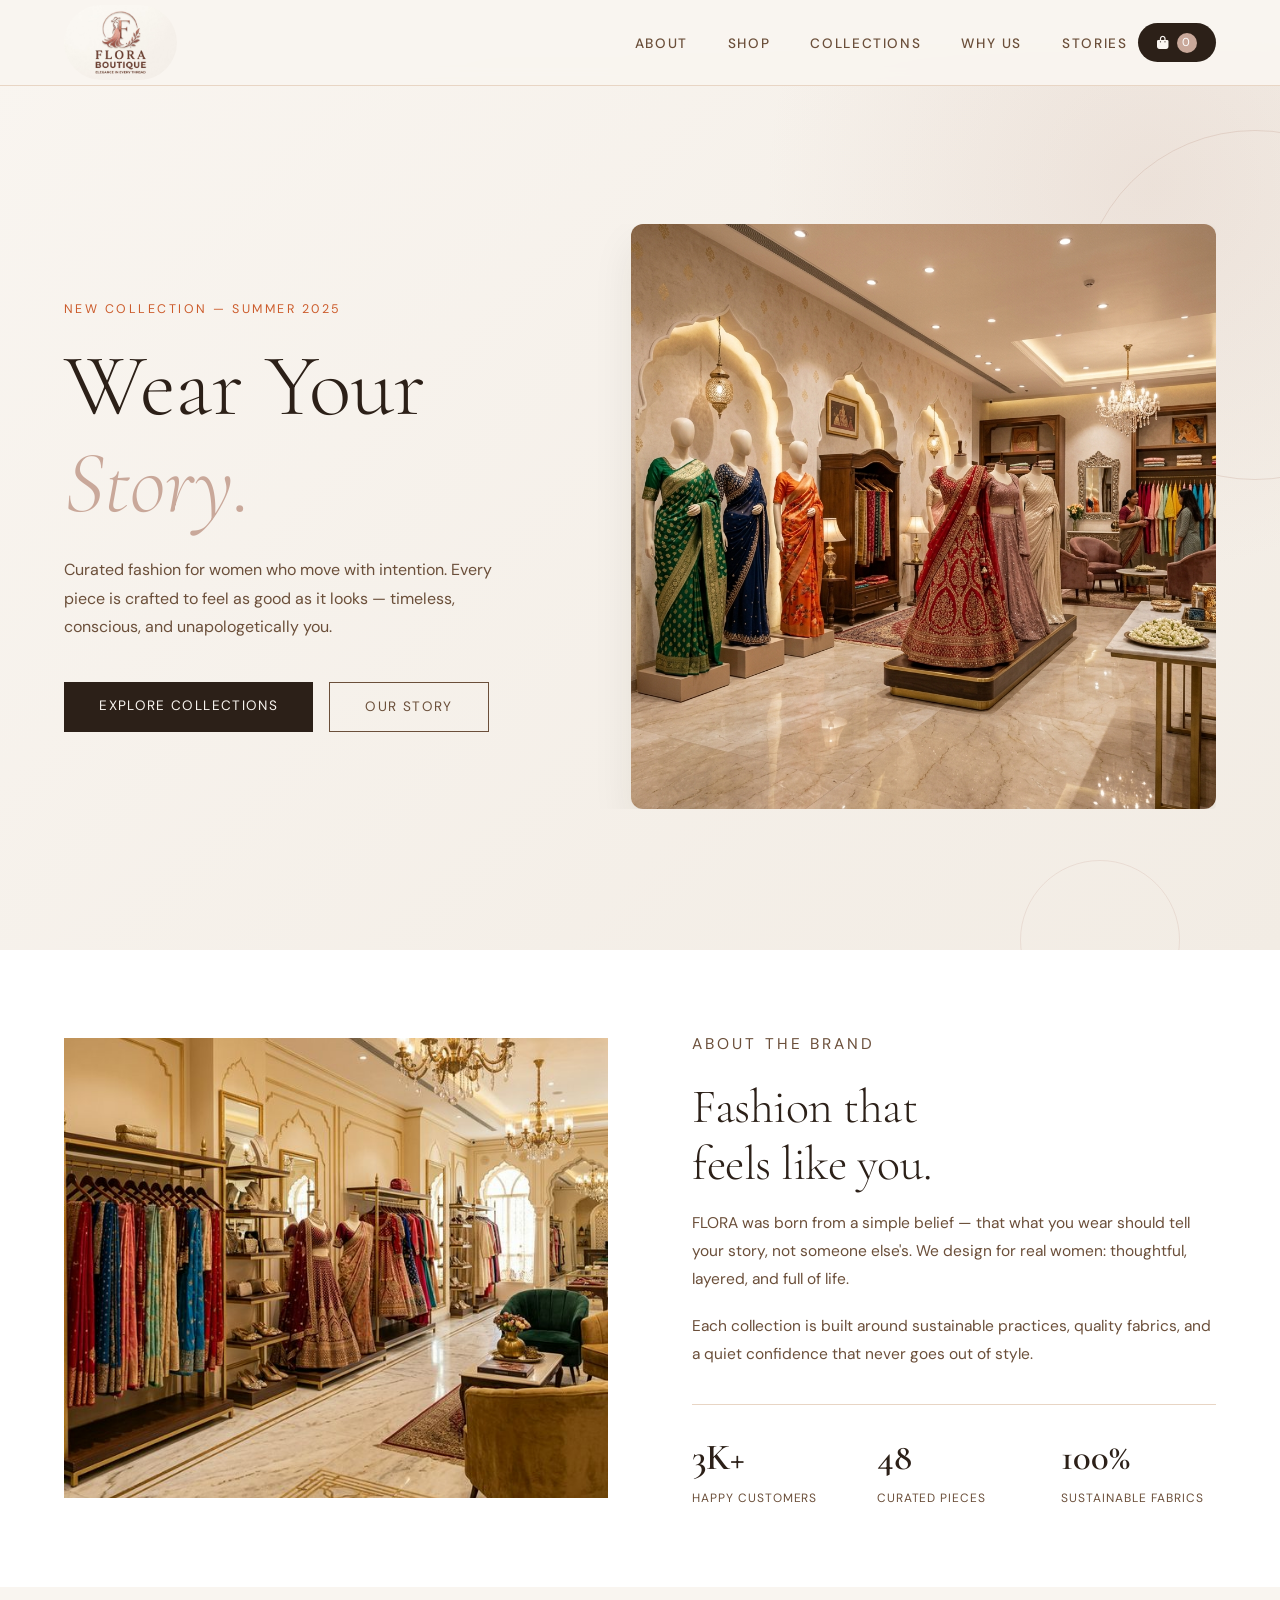
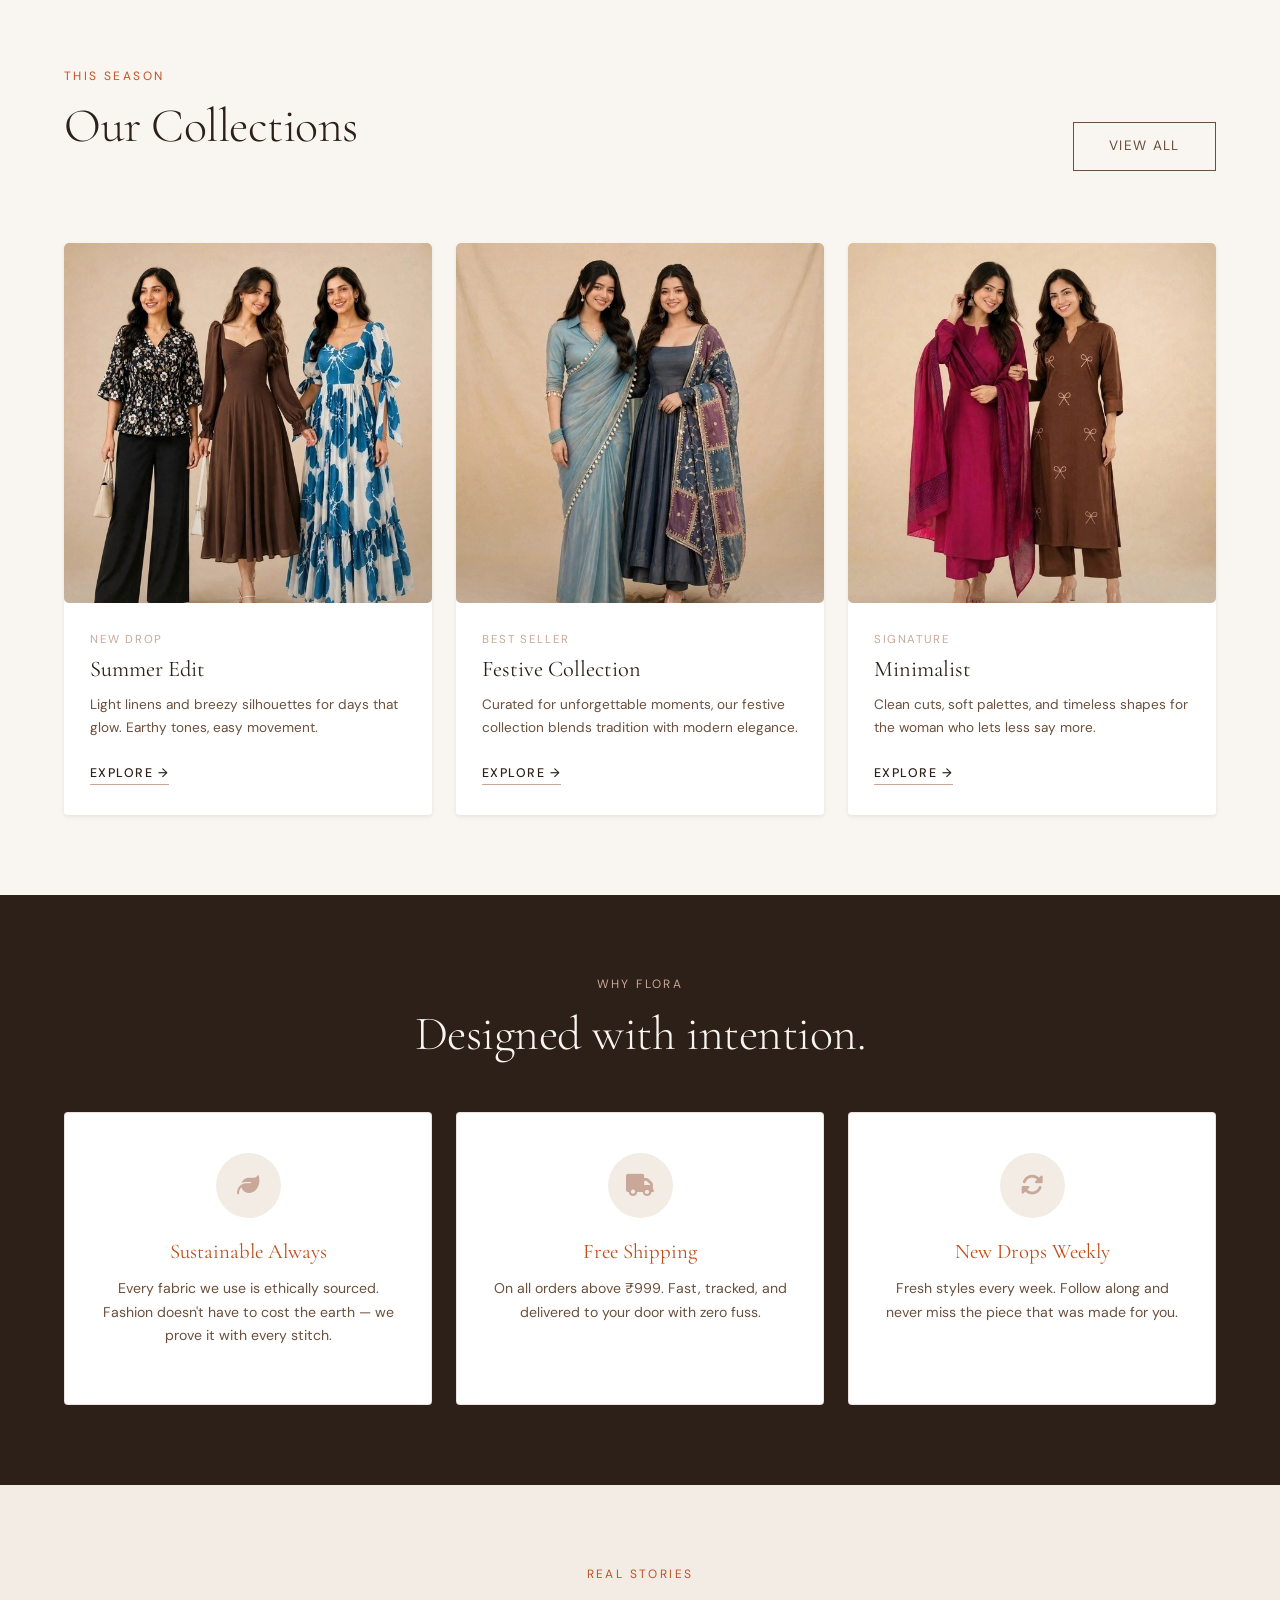
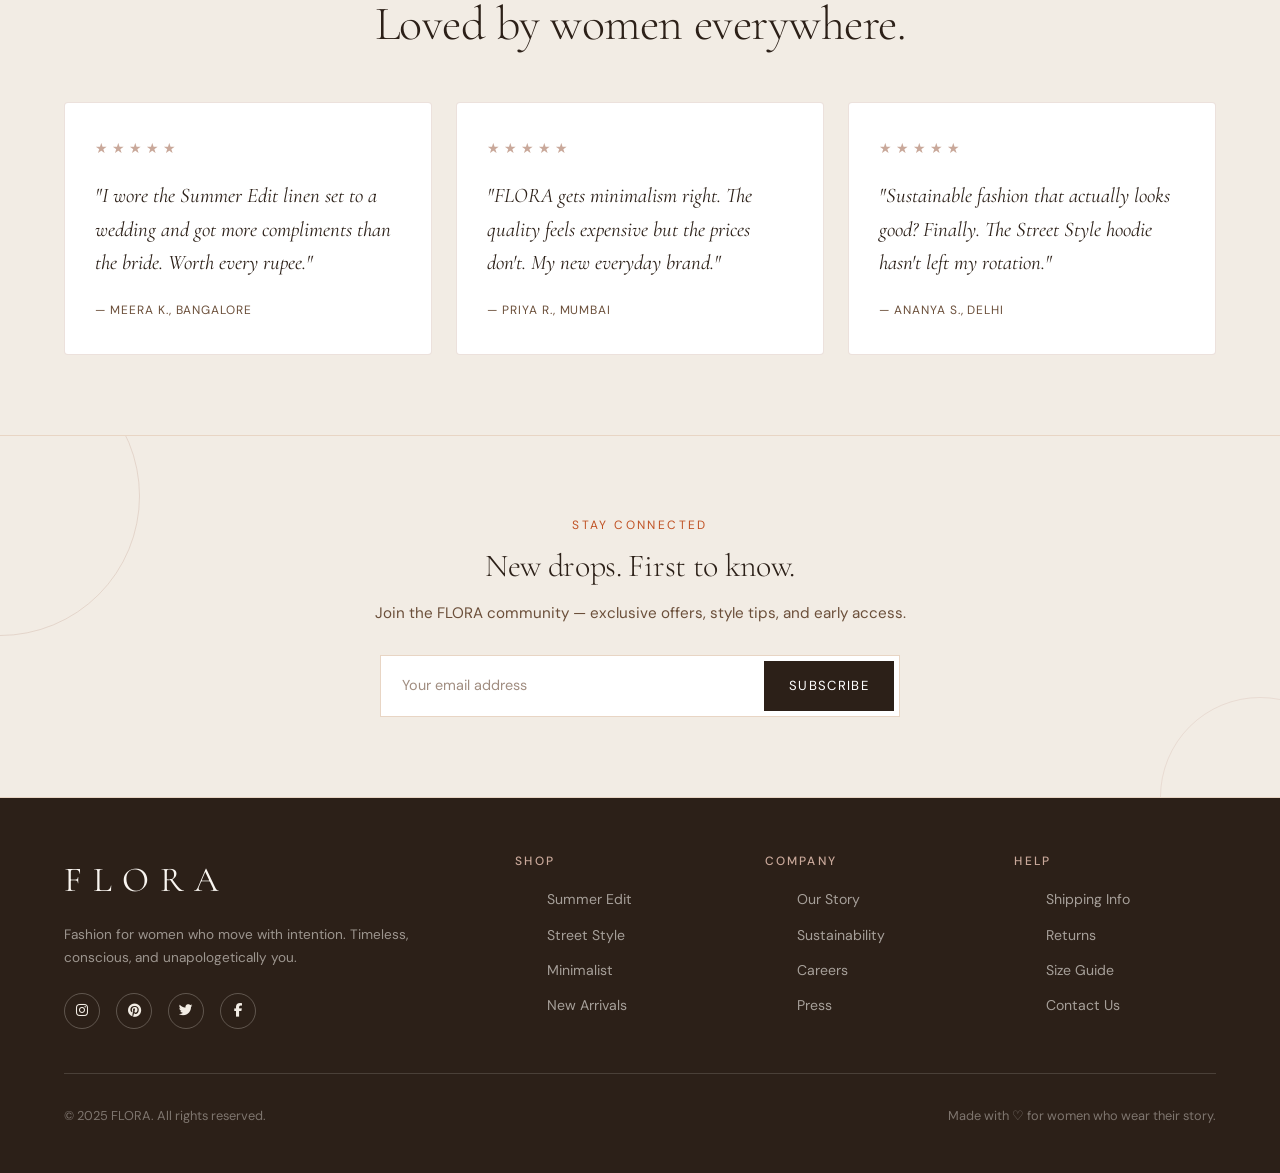
==== commit f38d23dc: "Updated Flora website" ====
--- a/index.html
+++ b/index.html
@@ -117,7 +117,7 @@
       <div class="col-md-6 col-lg-4">
         <div class="card h-100 border-0 shadow-sm">
           <div class="card-img street">
-            <img src="./image/festive.jpeg." alt="Festive Collection" class="collection-img">
+            <img src="./image/festive.jpeg" alt="Festive Collection" class="collection-img">
           </div>
           <div class="card-body">
             <p class="card-tag">Best Seller</p>
--- a/FLORA_style_2_clean.css
+++ b/FLORA_style_2_clean.css
@@ -1826,7 +1826,7 @@
 
 @media (max-width: 600px) {
 
-  .nav-links,
+
   .nav-btn {
     display: none;
   }
@@ -1884,3 +1884,226 @@
   }
 
 }
+@media (max-width: 768px) {
+
+  nav {
+    height: 75px;
+    padding: 0 5%;
+  }
+
+  .logo {
+    display: flex;
+    align-items: center;
+  }
+
+  .logo img {
+    height: 60px;
+    width: auto;
+  }
+
+  .nav-links {
+    display: none;
+    position: absolute;
+    top: 75px;
+    left: 0;
+    width: 100%;
+    flex-direction: column;
+    gap: 1.2rem;
+    padding: 1.5rem;
+    background: var(--white);
+    border-top: 1px solid var(--blush);
+  }
+
+  .nav-links.active {
+    display: flex;
+  }
+
+  .hamburger {
+    display: block;
+    margin-left: 15px;
+    flex-shrink: 0;
+  }
+}
+/* =========================
+   CART PAGE - RESPONSIVE
+   ========================= */
+
+@media (max-width: 768px) {
+
+  .cart-section {
+    width: 100%;
+    max-width: 100%;
+    box-sizing: border-box;
+
+    grid-template-columns: 1fr;
+    gap: 2rem;
+
+    padding: 2rem 5%;
+
+    overflow: hidden;
+  }
+
+  .cart-items {
+    width: 100%;
+    max-width: 100%;
+    min-width: 0;
+  }
+
+  .order-summary {
+    width: 100%;
+    max-width: 100%;
+    box-sizing: border-box;
+  }
+
+
+  /* Individual cart item */
+
+  .cart-item {
+    width: 100%;
+    max-width: 100%;
+    box-sizing: border-box;
+
+    display: grid;
+
+    grid-template-columns: 75px minmax(0, 1fr) auto;
+
+    grid-template-rows: auto auto;
+
+    column-gap: 12px;
+    row-gap: 10px;
+
+    padding: 1rem 0;
+
+    overflow: hidden;
+  }
+
+
+  /* Product image */
+
+  .item-img {
+    width: 75px;
+    height: 100px;
+
+    object-fit: cover;
+
+    grid-column: 1;
+    grid-row: 1 / 3;
+
+    flex-shrink: 0;
+  }
+
+
+  /* Product information */
+
+  .item-info {
+    min-width: 0;
+    width: 100%;
+
+    grid-column: 2;
+    grid-row: 1;
+
+    overflow: hidden;
+  }
+
+  .item-info h3,
+  .item-info .product-name {
+    margin: 0;
+
+    font-size: 1.1rem;
+    line-height: 1.4;
+
+    white-space: normal;
+    word-break: normal;
+    overflow-wrap: break-word;
+  }
+
+
+  /* Quantity buttons */
+
+  .item-controls {
+    grid-column: 2;
+    grid-row: 2;
+
+    display: flex;
+    align-items: center;
+    justify-content: flex-start;
+
+    gap: 8px;
+
+    width: fit-content;
+    max-width: 100%;
+  }
+
+
+  .item-controls button {
+    width: 36px;
+    height: 36px;
+
+    padding: 0;
+
+    flex-shrink: 0;
+  }
+
+
+  /* Item total */
+
+  .item-total {
+    grid-column: 3;
+    grid-row: 1;
+
+    white-space: nowrap;
+
+    font-size: 1rem;
+
+    align-self: start;
+  }
+
+
+  /* Remove button */
+
+  .remove-btn {
+    grid-column: 3;
+    grid-row: 2;
+
+    justify-self: end;
+    align-self: center;
+
+    flex-shrink: 0;
+  }
+
+}
+@media (max-width: 400px) {
+
+  .cart-section {
+    padding: 1.5rem 10px;
+  }
+
+  .cart-item {
+    grid-template-columns: 65px minmax(0, 1fr) auto;
+    column-gap: 9px;
+  }
+
+  .item-img {
+    width: 65px;
+    height: 90px;
+  }
+
+  .item-info h3,
+  .item-info .product-name {
+    font-size: 1rem;
+  }
+
+  .item-controls {
+    gap: 6px;
+  }
+
+  .item-controls button {
+    width: 32px;
+    height: 32px;
+  }
+
+  .item-total {
+    font-size: 0.9rem;
+  }
+
+}
